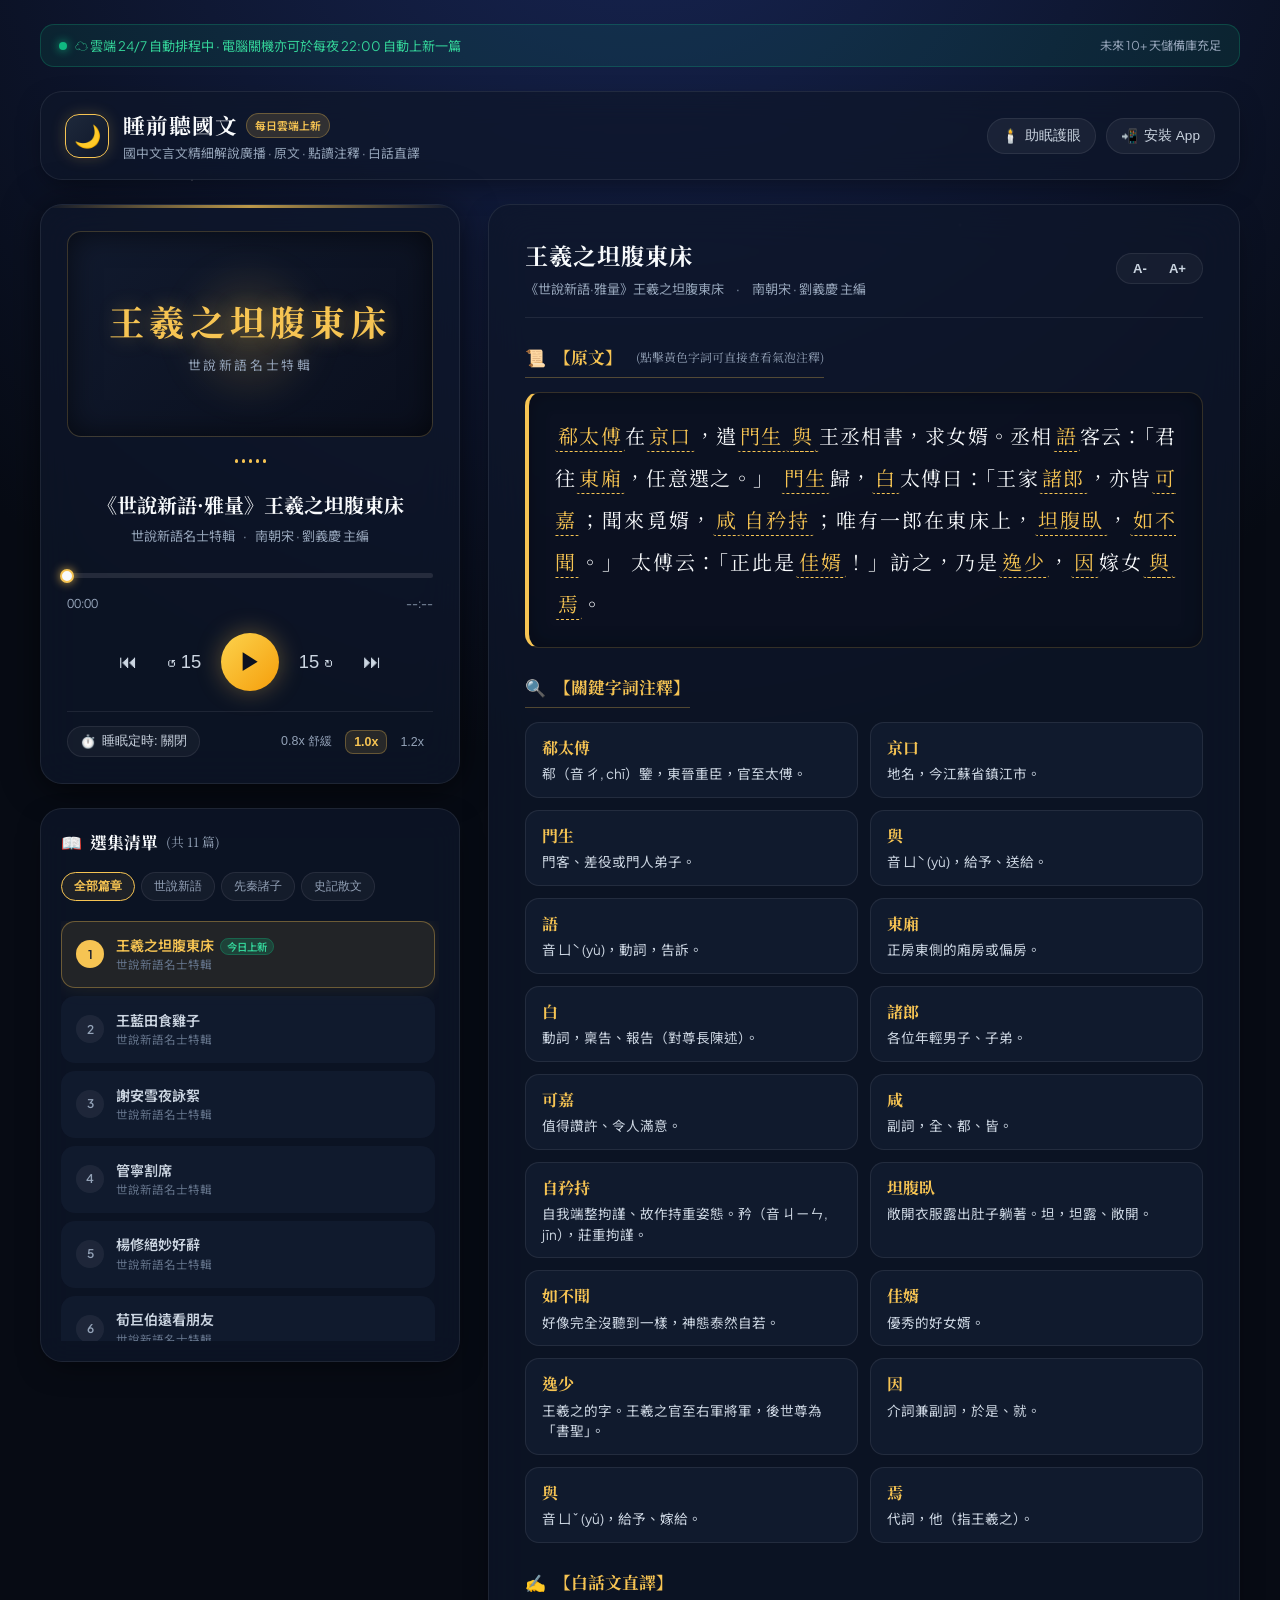
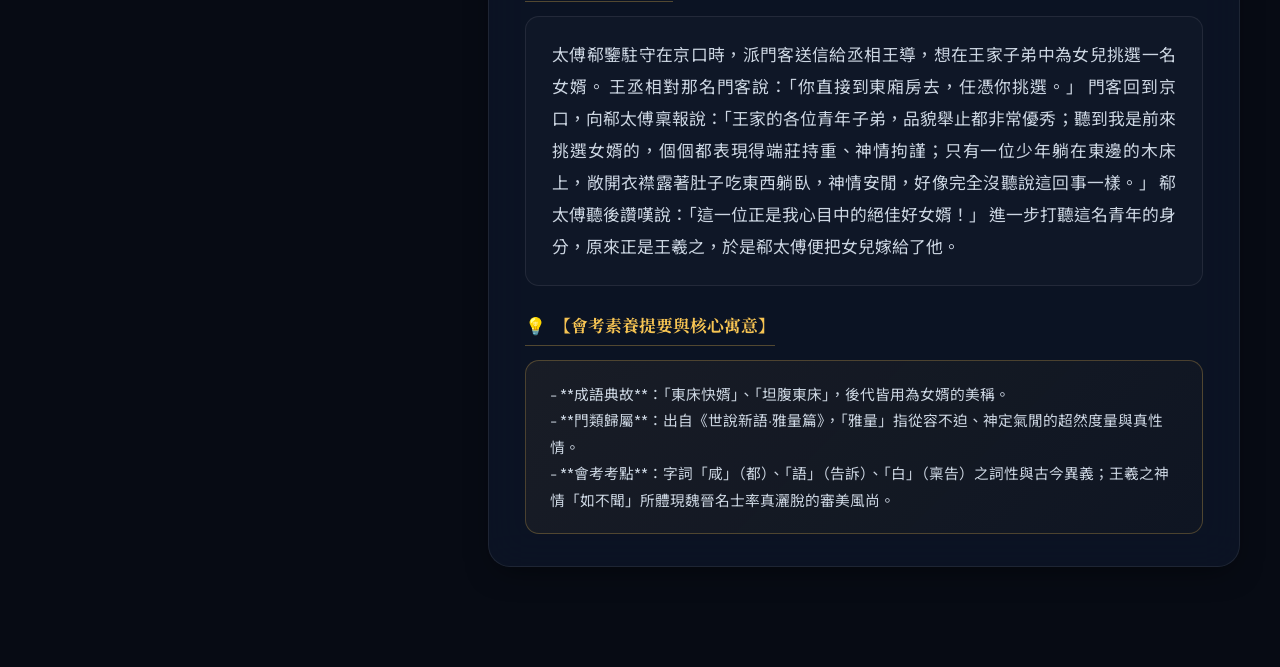
==== docs/index.html @ 1516e7e5 "🌐 Publish website to docs folder for GitHub Pages" ====
<!DOCTYPE html>
<html lang="zh-TW">
<head>
  <meta charset="UTF-8">
  <meta name="viewport" content="width=device-width, initial-scale=1.0, maximum-scale=1.0, user-scalable=no">
  <title>國中會考文言文睡眠廣播 | 每日雲端更新 · 逐篇白話直譯</title>
  <meta name="description" content="專為國中會考學生設計的文言文睡前聆聽平台，每日雲端定時自動上新一篇，逐篇客觀解讀世說新語與先秦諸子原文、字詞釋義與白話文直譯，具備睡眠定時器與夜間護眼模式。">
  
  <!-- PWA Manifest & Web App Meta -->
  <link rel="manifest" href="manifest.json">
  <meta name="theme-color" content="#070b14">
  <meta name="mobile-web-app-capable" content="yes">
  <meta name="apple-mobile-web-app-capable" content="yes">
  <meta name="apple-mobile-web-app-status-bar-style" content="black-translucent">
  <meta name="apple-mobile-web-app-title" content="睡前聽國文">
  <link rel="apple-touch-icon" href="assets/icon-192.png">

  <!-- 引入 Google Fonts (古典襯線思源宋體 + 現代清晰無襯線字體) -->
  <link rel="preconnect" href="https://fonts.googleapis.com">
  <link rel="preconnect" href="https://fonts.gstatic.com" crossorigin>
  <link href="https://fonts.googleapis.com/css2?family=Noto+Serif+TC:wght@500;700;900&family=Plus+Jakarta+Sans:wght@400;500;600;700&family=Noto+Sans+TC:wght@400;500;700&display=swap" rel="stylesheet">

  <link rel="stylesheet" href="styles.css">

  <!-- LINE 內嵌防呆與 Standalone 即刻判定腳本 -->
  <script>
    (function() {
      try {
        var ua = (navigator.userAgent || '').toLowerCase();
        if (ua.indexOf('line') > -1 && window.location.search.indexOf('openExternalBrowser=1') === -1) {
          var sep = window.location.href.indexOf('?') > -1 ? '&' : '?';
          window.location.href = window.location.href + sep + 'openExternalBrowser=1';
        }
        var isPWA = (window.matchMedia && (
                        window.matchMedia('(display-mode: standalone)').matches ||
                        window.matchMedia('(display-mode: fullscreen)').matches ||
                        window.matchMedia('(display-mode: minimal-ui)').matches
                    )) ||
                    window.navigator.standalone === true ||
                    window.location.search.indexOf('source=pwa') !== -1 ||
                    localStorage.getItem('sleep_classics_pwa_installed') === 'true';

        if (isPWA) {
          document.documentElement.classList.add('is-pwa-standalone');
        }
      } catch (e) {}

      // Service Worker 註冊與更新
      if ('serviceWorker' in navigator) {
        window.addEventListener('load', function() {
          navigator.serviceWorker.register('sw.js?v=101').then(function(reg) {
            if (typeof reg.update === 'function') reg.update();
          }).catch(function(err) {
            console.warn('SW register error:', err);
          });
        });
      }
    })();
  </script>
</head>
<body>

  <!-- 助眠星空背景微光 -->
  <div class="ambient-stars" id="ambientStars"></div>

  <!-- 主容器 -->
  <div class="app-container">
    
    <!-- 雲端排程自動更新狀態橫幅 -->
    <div class="cloud-status-banner">
      <div class="cloud-status-left">
        <span class="pulse-dot"></span>
        <span id="cloudStatusText">☁️ 雲端 24/7 自動排程中 · 電腦關機亦可於每夜 22:00 自動上新一篇</span>
      </div>
      <div class="cloud-status-right" id="cloudBufferText">
        未來 10+ 天儲備庫充足
      </div>
    </div>

    <!-- 頂部 Header -->
    <header class="header-bar">
      <div class="brand-wrapper">
        <div class="brand-icon">🌙</div>
        <div>
          <h1 class="brand-title">
            睡前聽國文
            <span class="brand-badge">每日雲端上新</span>
          </h1>
          <p class="brand-subtitle">國中文言文精細解說廣播 · 原文 · 點讀注釋 · 白話直譯</p>
        </div>
      </div>

      <div class="header-actions">
        <!-- OLED 純黑護眼模式切換 -->
        <button class="btn-action" id="btnToggleOled" title="開啟/關閉極致護眼睡眠模式（零藍光深邃黑）">
          <span id="oledIcon">🕯️</span>
          <span id="oledText">助眠護眼</span>
        </button>

        <!-- PWA 安裝按鈕 -->
        <button class="btn-action" id="btnInstallPwa" onclick="triggerPWAInstall()" title="安裝為手機/桌面 App">
          <span>📲</span>
          <span>安裝 App</span>
        </button>
      </div>
    </header>

    <!-- 主版面 Layout -->
    <main class="main-layout">

      <!-- 左側欄：核心播放器與篇章清單 -->
      <section class="left-panel">
        
        <!-- 播放器卡片 -->
        <div class="player-card" id="mainPlayerCard">
          <!-- 封面卡片 -->
          <div class="track-art-box">
            <div class="track-art-halo"></div>
            <div class="track-art-chinese" id="playerCoverText">世說新語</div>
            <div class="track-art-sub" id="playerCoverSub">CLASSICAL BROADCAST</div>
          </div>

          <!-- 音訊頻譜波形動畫 -->
          <div class="live-visualizer-bar" id="liveVisualizer">
            <div class="viz-stick"></div>
            <div class="viz-stick"></div>
            <div class="viz-stick"></div>
            <div class="viz-stick"></div>
            <div class="viz-stick"></div>
          </div>

          <!-- 曲目名稱與出處 -->
          <div class="track-info-header">
            <h2 class="track-current-title" id="playerTrackTitle">載入中...</h2>
            <div class="track-current-meta">
              <span id="playerTrackCategory">國中會考文言文</span>
              <span>·</span>
              <span id="playerTrackAuthor">經典解讀</span>
            </div>
          </div>

          <!-- 進度條 -->
          <div class="progress-container">
            <div class="progress-slider-wrapper" id="progressWrapper">
              <div class="progress-track">
                <div class="progress-fill" id="progressFill"></div>
              </div>
              <div class="progress-thumb" id="progressThumb"></div>
            </div>
            <div class="progress-time-row">
              <span id="timeCurrent">00:00</span>
              <span id="timeDuration">--:--</span>
            </div>
          </div>

          <!-- 播放控制按鈕 -->
          <div class="player-controls-row">
            <!-- 上一首 -->
            <button class="ctrl-btn" id="btnPrev" title="上一篇章">⏮</button>
            <!-- 快退 15 秒 -->
            <button class="ctrl-btn" id="btnRewind" title="倒退 15 秒">↺ 15</button>
            <!-- 播放 / 暫停 -->
            <button class="ctrl-btn btn-play-pause" id="btnPlayPause" title="播放 / 暫停">▶</button>
            <!-- 快進 15 秒 -->
            <button class="ctrl-btn" id="btnForward" title="前進 15 秒">15 ↻</button>
            <!-- 下一首 -->
            <button class="ctrl-btn" id="btnNext" title="下一篇章">⏭</button>
          </div>

          <!-- 輔助設定列：睡眠定時器與倍速切換 -->
          <div class="player-aux-bar">
            <!-- 睡眠定時器按鈕 -->
            <button class="timer-chip" id="btnOpenSleepTimer" title="設定睡眠自動關閉定時器">
              <span>⏱️</span>
              <span id="sleepTimerBadgeText">睡眠定時: 關閉</span>
            </button>

            <!-- 倍速切換 -->
            <div class="speed-selector-group">
              <button class="speed-btn" data-speed="0.8">0.8x 舒緩</button>
              <button class="speed-btn active" data-speed="1.0">1.0x</button>
              <button class="speed-btn" data-speed="1.2">1.2x</button>
            </div>
          </div>
        </div>

        <!-- 播放清單卡片 -->
        <div class="playlist-card">
          <div class="playlist-header">
            <h3 class="playlist-title">
              <span>📖</span>
              <span>選集清單</span>
              <span style="font-size: 0.8rem; color: var(--text-muted); font-weight: 400;" id="playlistCount"></span>
            </h3>
          </div>

          <!-- 分類標籤切換 -->
          <div class="category-tabs" id="categoryTabs">
            <button class="cat-tab active" data-category="ALL">全部篇章</button>
            <button class="cat-tab" data-category="世說新語名士特輯">世說新語</button>
            <button class="cat-tab" data-category="諸子哲理與寓言特輯">先秦諸子</button>
            <button class="cat-tab" data-category="史記與經典散文特輯">史記散文</button>
          </div>

          <!-- 清單內容列表 -->
          <div class="playlist-items" id="playlistItems">
            <!-- 由 JavaScript 動態渲染 -->
          </div>
        </div>

      </section>

      <!-- 右側欄：文言文圖文對照與逐篇解析區 -->
      <section class="right-panel">
        
        <article class="reading-card">
          <!-- 閱讀工具列 -->
          <div class="reading-toolbar">
            <div class="reading-title-group">
              <h2 class="reading-chapter-title" id="readingChapterTitle">王羲之坦腹東床</h2>
              <div class="reading-chapter-meta">
                <span id="readingChapterSource">《世說新語·雅量》</span>
                <span>·</span>
                <span id="readingChapterAuthor">劉義慶 主編</span>
              </div>
            </div>

            <!-- 字體縮放按鈕 -->
            <div class="font-size-controls">
              <button class="btn-font" id="btnFontDec" title="縮小字體">A-</button>
              <button class="btn-font" id="btnFontInc" title="放大字體">A+</button>
            </div>
          </div>

          <!-- 內容區 1：原文 (古典大字排版 + 點詞即時浮動注釋) -->
          <div class="section-block">
            <div class="section-label">
              <span>📜</span>
              <span>【原文】</span>
              <small style="font-size: 0.74rem; color: var(--text-muted); margin-left: 6px; font-weight: normal;">(點擊黃色字詞可直接查看氣泡注釋)</small>
            </div>
            <div class="original-box" id="originalBoxContainer">
              <p class="original-text-content" id="readingOriginalText">
                載入原文中...
              </p>
              <!-- 懸浮注釋氣泡 -->
              <div class="word-popover" id="wordPopover">
                <div class="popover-term" id="popoverTerm">詞彙</div>
                <div class="popover-note" id="popoverNote">釋義載入中...</div>
              </div>
            </div>
          </div>

          <!-- 內容區 2：關鍵字詞注釋 (卡片網格) -->
          <div class="section-block">
            <div class="section-label">
              <span>🔍</span>
              <span>【關鍵字詞注釋】</span>
            </div>
            <div class="vocab-grid" id="readingVocabGrid">
              <!-- 由 JavaScript 動態生成注釋卡片 -->
            </div>
          </div>

          <!-- 內容區 3：白話文直譯 -->
          <div class="section-block">
            <div class="section-label">
              <span>✍️</span>
              <span>【白話文直譯】</span>
            </div>
            <div class="translation-box">
              <p class="translation-text" id="readingTranslationText">
                載入直譯中...
              </p>
            </div>
          </div>

          <!-- 內容區 4：會考素養提要與核心寓意 -->
          <div class="section-block">
            <div class="section-label">
              <span>💡</span>
              <span>【會考素養提要與核心寓意】</span>
            </div>
            <div class="exam-points-box">
              <p class="exam-points-text" id="readingExamPointsText">
                載入會考要點中...
              </p>
            </div>
          </div>

        </article>

      </section>

    </main>

  </div>

  <!-- 睡眠定時器彈窗 (Sleep Timer Modal) -->
  <div class="modal-overlay" id="sleepTimerModal">
    <div class="modal-dialog">
      <div class="modal-header">
        <h3 class="modal-title">
          <span>🌙</span>
          <span>睡眠關閉定時器</span>
        </h3>
        <button class="modal-close" id="btnCloseSleepTimer">✕</button>
      </div>

      <div class="timer-fade-tip">
        <span>✨</span>
        <span>智慧漸弱：倒數最後 30 秒自動緩慢淡出音量，溫柔伴您入眠不驚醒。</span>
      </div>

      <div class="timer-options-grid">
        <button class="timer-opt-btn" data-minutes="15">
          <span>15 分鐘</span>
          <small style="color: var(--text-muted);">小憩微放鬆</small>
        </button>
        <button class="timer-opt-btn" data-minutes="30">
          <span>30 分鐘</span>
          <small style="color: var(--text-muted);">睡前黃金期</small>
        </button>
        <button class="timer-opt-btn" data-minutes="45">
          <span>45 分鐘</span>
          <small style="color: var(--text-muted);">深度沉浸聽</small>
        </button>
        <button class="timer-opt-btn" data-minutes="60">
          <span>60 分鐘</span>
          <small style="color: var(--text-muted);">整夜安穩眠</small>
        </button>
        <button class="timer-opt-btn" data-minutes="end_of_track" style="grid-column: span 2;">
          <span>播完當前篇章後停止</span>
          <small style="color: var(--text-muted);">聽完本篇自動關閉</small>
        </button>
        <button class="timer-opt-btn" data-minutes="off" style="grid-column: span 2; background: rgba(239, 68, 68, 0.1); border-color: rgba(239, 68, 68, 0.3); color: #f87171;">
          <span>關閉定時器</span>
        </button>
      </div>
    </div>
  </div>

  <!-- 音訊實例 (Audio Engine: preload="none" 節省手機記憶體，點擊時純連網串流) -->
  <audio id="audioEngine" preload="none"></audio>

  <!-- 應用程式邏輯腳本 -->
  <script src="app.js"></script>

</body>
</html>
---- docs/styles.css ----
/* ==========================================================================
   國中會考文言文睡眠廣播 - 極致護眼暗夜美學 (Celestial Night Design System)
   聯合 UI / UX 設計師精雕細琢版本：
   - 專為床頭睡前場景優化 (零藍光干擾、超低記憶體佔用、柔和微光)
   - 點詞即時浮動注釋氣泡 (Interactive Word Popover)
   - 動態音訊頻譜波形 (Equalizer Spectrum)
   - 智慧睡眠漸弱控制 (30s Gentle Audio Fade-out)
   ========================================================================== */

:root {
  /* 核心色譜：深邃午夜、靜謐月光金、琥珀柔光 */
  --bg-primary: #070b14;
  --bg-gradient: radial-gradient(circle at 50% -20%, #172554 0%, #070b14 75%);
  --surface-glass: rgba(15, 23, 42, 0.72);
  --surface-card: rgba(22, 33, 56, 0.55);
  --surface-card-hover: rgba(30, 45, 76, 0.75);
  --surface-highlight: rgba(246, 196, 83, 0.08);

  --border-glass: rgba(255, 255, 255, 0.08);
  --border-focus: rgba(246, 196, 83, 0.45);
  
  --accent-gold: #f6c453;
  --accent-gold-hover: #fde047;
  --accent-gold-glow: rgba(246, 196, 83, 0.35);
  --accent-amber: #f59e0b;
  --accent-emerald: #10b981;
  --accent-cyan: #38bdf8;
  
  --text-main: #f8fafc;
  --text-secondary: #cbd5e1;
  --text-muted: #94a3b8;
  --text-dark: #64748b;

  --font-serif: "Noto Serif TC", "Source Han Serif TC", "Songti SC", serif;
  --font-sans: "Plus Jakarta Sans", "Noto Sans TC", system-ui, -apple-system, sans-serif;

  --radius-sm: 8px;
  --radius-md: 14px;
  --radius-lg: 22px;
  --radius-full: 9999px;
  
  --shadow-glow: 0 0 35px rgba(246, 196, 83, 0.2);
  --shadow-card: 0 10px 30px -10px rgba(0, 0, 0, 0.55);
  --transition-smooth: all 0.28s cubic-bezier(0.4, 0, 0.2, 1);
}

/* OLED 極致深邃睡眠暗屏模式 (純黑+微光琥珀，零藍光干擾) */
html.oled-mode {
  --bg-primary: #000000 !important;
  --bg-gradient: #000000 !important;
  --surface-glass: #090909 !important;
  --surface-card: #0d0d0d !important;
  --surface-card-hover: #141414 !important;
  --surface-highlight: rgba(217, 119, 6, 0.12) !important;
  --border-glass: #181818 !important;
  --border-focus: rgba(217, 119, 6, 0.5) !important;
  --accent-gold: #d97706 !important;
  --accent-gold-hover: #b45309 !important;
  --accent-gold-glow: rgba(217, 119, 6, 0.25) !important;
  --text-main: #e2a855 !important;
  --text-secondary: #a37233 !important;
  --text-muted: #785223 !important;
  --text-dark: #4a3417 !important;
  filter: contrast(0.92) brightness(0.85);
}

/* Reset & 基礎設定 */
*, *::before, *::after {
  box-sizing: border-box;
  margin: 0;
  padding: 0;
  -webkit-tap-highlight-color: transparent;
}

body {
  background-color: var(--bg-primary);
  background-image: var(--bg-gradient);
  background-attachment: fixed;
  color: var(--text-secondary);
  font-family: var(--font-sans);
  line-height: 1.6;
  min-height: 100vh;
  overflow-x: hidden;
  position: relative;
  transition: background 0.5s ease, color 0.5s ease;
}

/* 助眠星空微光動態背景 */
.ambient-stars {
  position: fixed;
  inset: 0;
  pointer-events: none;
  z-index: 0;
  background-image: 
    radial-gradient(1.5px 1.5px at 15% 20%, rgba(255, 255, 255, 0.45), transparent),
    radial-gradient(1px 1px at 35% 65%, rgba(246, 196, 83, 0.5), transparent),
    radial-gradient(2px 2px at 75% 25%, rgba(255, 255, 255, 0.55), transparent),
    radial-gradient(1.5px 1.5px at 85% 75%, rgba(56, 189, 248, 0.4), transparent),
    radial-gradient(1px 1px at 50% 40%, rgba(255, 255, 255, 0.3), transparent);
  opacity: 0.75;
  animation: starTwinkle 8s ease-in-out infinite alternate;
}

@keyframes starTwinkle {
  0% { opacity: 0.5; transform: scale(1); }
  50% { opacity: 0.85; transform: scale(1.02); }
  100% { opacity: 0.6; transform: scale(0.99); }
}

/* 應用主容器 */
.app-container {
  position: relative;
  z-index: 1;
  max-width: 1240px;
  margin: 0 auto;
  padding: 24px 20px 100px;
  display: flex;
  flex-direction: column;
  gap: 24px;
}

/* 雲端自動更新狀態橫幅 */
.cloud-status-banner {
  display: flex;
  align-items: center;
  justify-content: space-between;
  padding: 10px 18px;
  background: rgba(16, 185, 129, 0.1);
  border: 1px solid rgba(16, 185, 129, 0.25);
  border-radius: var(--radius-md);
  font-size: 0.82rem;
  color: #34d399;
}

.cloud-status-left {
  display: flex;
  align-items: center;
  gap: 8px;
}

.pulse-dot {
  width: 8px;
  height: 8px;
  border-radius: 50%;
  background: #10b981;
  box-shadow: 0 0 10px #10b981;
  animation: pulseDot 2s infinite;
}

@keyframes pulseDot {
  0%, 100% { opacity: 1; transform: scale(1); }
  50% { opacity: 0.4; transform: scale(0.85); }
}

.cloud-status-right {
  font-size: 0.76rem;
  color: var(--text-muted);
}

/* 頂部導航欄 (Header) */
.header-bar {
  display: flex;
  align-items: center;
  justify-content: space-between;
  padding: 16px 24px;
  background: var(--surface-glass);
  backdrop-filter: blur(16px);
  -webkit-backdrop-filter: blur(16px);
  border: 1px solid var(--border-glass);
  border-radius: var(--radius-lg);
  box-shadow: var(--shadow-card);
}

.brand-wrapper {
  display: flex;
  align-items: center;
  gap: 14px;
}

.brand-icon {
  width: 44px;
  height: 44px;
  border-radius: var(--radius-md);
  background: linear-gradient(135deg, #1e293b, #0f172a);
  border: 1.5px solid var(--accent-gold);
  display: flex;
  align-items: center;
  justify-content: center;
  color: var(--accent-gold);
  font-size: 22px;
  box-shadow: 0 0 15px rgba(246, 196, 83, 0.2);
}

.brand-title {
  font-family: var(--font-serif);
  font-size: 1.35rem;
  font-weight: 700;
  color: var(--text-main);
  letter-spacing: 0.05em;
  display: flex;
  align-items: center;
  gap: 8px;
}

.brand-badge {
  font-size: 0.68rem;
  padding: 3px 8px;
  background: rgba(246, 196, 83, 0.15);
  border: 1px solid rgba(246, 196, 83, 0.3);
  color: var(--accent-gold);
  border-radius: var(--radius-full);
  font-family: var(--font-sans);
  font-weight: 600;
  letter-spacing: 0;
}

.brand-subtitle {
  font-size: 0.8rem;
  color: var(--text-muted);
}

.header-actions {
  display: flex;
  align-items: center;
  gap: 10px;
}

/* 通用按鈕樣式 */
.btn-action {
  background: rgba(255, 255, 255, 0.05);
  border: 1px solid var(--border-glass);
  color: var(--text-secondary);
  padding: 8px 14px;
  border-radius: var(--radius-full);
  font-size: 0.85rem;
  cursor: pointer;
  display: inline-flex;
  align-items: center;
  gap: 6px;
  transition: var(--transition-smooth);
}

.btn-action:hover {
  background: rgba(255, 255, 255, 0.1);
  color: var(--text-main);
  border-color: var(--border-focus);
}

.btn-action.active {
  background: var(--surface-highlight);
  border-color: var(--accent-gold);
  color: var(--accent-gold);
}

/* ==========================================================================
   主要版面結構 (Grid Layout)
   ========================================================================== */
.main-layout {
  display: grid;
  grid-template-columns: 420px 1fr;
  gap: 28px;
  align-items: start;
}

@media (max-width: 980px) {
  .main-layout {
    grid-template-columns: 1fr;
  }
}

/* 左側欄：播放器與清單控制器 */
.left-panel {
  display: flex;
  flex-direction: column;
  gap: 24px;
  position: sticky;
  top: 24px;
}

/* ==========================================================================
   核心播放器卡片 (Player Card)
   ========================================================================== */
.player-card {
  background: var(--surface-glass);
  backdrop-filter: blur(20px);
  -webkit-backdrop-filter: blur(20px);
  border: 1px solid var(--border-glass);
  border-radius: var(--radius-lg);
  padding: 26px;
  box-shadow: var(--shadow-card), 0 0 40px rgba(0, 0, 0, 0.4);
  display: flex;
  flex-direction: column;
  gap: 20px;
  position: relative;
  overflow: hidden;
}

.player-card::before {
  content: "";
  position: absolute;
  top: 0;
  left: 0;
  right: 0;
  height: 3px;
  background: linear-gradient(90deg, transparent, var(--accent-gold), transparent);
  opacity: 0.75;
}

/* 專輯封面 / 篇章古典印章展現 */
.track-art-box {
  width: 100%;
  aspect-ratio: 16 / 9;
  border-radius: var(--radius-md);
  background: linear-gradient(135deg, #111a2e, #0a0f1d);
  border: 1px solid rgba(246, 196, 83, 0.2);
  display: flex;
  flex-direction: column;
  align-items: center;
  justify-content: center;
  position: relative;
  overflow: hidden;
  box-shadow: inset 0 0 30px rgba(0, 0, 0, 0.6);
}

.track-art-chinese {
  font-family: var(--font-serif);
  font-size: 2.2rem;
  font-weight: 700;
  color: var(--accent-gold);
  letter-spacing: 0.15em;
  text-shadow: 0 0 20px rgba(246, 196, 83, 0.4);
  z-index: 2;
  transition: transform 0.4s ease;
}

.track-art-sub {
  font-size: 0.8rem;
  color: var(--text-muted);
  letter-spacing: 0.2em;
  margin-top: 6px;
  z-index: 2;
}

.track-art-halo {
  position: absolute;
  width: 150px;
  height: 150px;
  border-radius: 50%;
  background: radial-gradient(circle, rgba(246, 196, 83, 0.2) 0%, transparent 70%);
  filter: blur(15px);
  z-index: 1;
  animation: pulseGlow 4s ease-in-out infinite alternate;
}

@keyframes pulseGlow {
  0% { transform: scale(0.9); opacity: 0.4; }
  100% { transform: scale(1.3); opacity: 0.8; }
}

/* 篇章即時音訊頻譜條 (Equalizer Waves) */
.live-visualizer-bar {
  display: flex;
  align-items: center;
  justify-content: center;
  gap: 4px;
  height: 20px;
  margin-top: -6px;
}

.viz-stick {
  width: 3px;
  background: var(--accent-gold);
  border-radius: 2px;
  height: 4px;
  transition: height 0.15s ease;
}

.is-playing .viz-stick:nth-child(1) { animation: vizDance 0.8s infinite alternate 0.1s; }
.is-playing .viz-stick:nth-child(2) { animation: vizDance 0.6s infinite alternate 0.3s; }
.is-playing .viz-stick:nth-child(3) { animation: vizDance 0.9s infinite alternate 0.2s; }
.is-playing .viz-stick:nth-child(4) { animation: vizDance 0.7s infinite alternate 0.4s; }
.is-playing .viz-stick:nth-child(5) { animation: vizDance 1.0s infinite alternate 0.15s; }

@keyframes vizDance {
  0% { height: 4px; }
  100% { height: 18px; }
}

/* 曲目資訊 */
.track-info-header {
  text-align: center;
}

.track-current-title {
  font-family: var(--font-serif);
  font-size: 1.25rem;
  font-weight: 700;
  color: var(--text-main);
  line-height: 1.4;
  margin-bottom: 6px;
}

.track-current-meta {
  font-size: 0.82rem;
  color: var(--text-muted);
  display: flex;
  align-items: center;
  justify-content: center;
  gap: 8px;
}

/* 進度條與時間 */
.progress-container {
  display: flex;
  flex-direction: column;
  gap: 8px;
}

.progress-slider-wrapper {
  position: relative;
  width: 100%;
  height: 20px;
  display: flex;
  align-items: center;
  cursor: pointer;
}

.progress-track {
  width: 100%;
  height: 5px;
  background: rgba(255, 255, 255, 0.1);
  border-radius: var(--radius-full);
  position: relative;
  overflow: hidden;
}

.progress-fill {
  position: absolute;
  left: 0;
  top: 0;
  bottom: 0;
  width: 0%;
  background: linear-gradient(90deg, #eab308, var(--accent-gold));
  border-radius: var(--radius-full);
  box-shadow: 0 0 10px rgba(246, 196, 83, 0.5);
  transition: width 0.1s linear;
}

.progress-thumb {
  position: absolute;
  top: 50%;
  left: 0%;
  width: 14px;
  height: 14px;
  border-radius: 50%;
  background: var(--text-main);
  border: 2px solid var(--accent-gold);
  transform: translate(-50%, -50%);
  box-shadow: 0 0 10px rgba(246, 196, 83, 0.8);
  pointer-events: none;
  transition: left 0.1s linear;
}

.progress-time-row {
  display: flex;
  justify-content: space-between;
  font-size: 0.76rem;
  color: var(--text-muted);
  font-variant-numeric: tabular-nums;
}

/* 核心控制器按鈕區 */
.player-controls-row {
  display: flex;
  align-items: center;
  justify-content: center;
  gap: 18px;
}

.ctrl-btn {
  background: transparent;
  border: none;
  color: var(--text-secondary);
  font-size: 1.15rem;
  cursor: pointer;
  display: flex;
  align-items: center;
  justify-content: center;
  width: 38px;
  height: 38px;
  border-radius: 50%;
  transition: var(--transition-smooth);
}

.ctrl-btn:hover {
  color: var(--text-main);
  background: rgba(255, 255, 255, 0.08);
}

.btn-play-pause {
  width: 58px;
  height: 58px;
  border-radius: 50%;
  background: linear-gradient(135deg, #fcd34d, #f59e0b);
  color: #0b1120 !important;
  font-size: 1.45rem;
  box-shadow: 0 0 25px rgba(246, 196, 83, 0.35);
  transition: var(--transition-smooth);
}

.btn-play-pause:hover {
  transform: scale(1.06);
  box-shadow: 0 0 35px rgba(246, 196, 83, 0.55);
}

.btn-play-pause:active {
  transform: scale(0.96);
}

/* 輔助控制列：睡眠定時器 & 倍速設定 */
.player-aux-bar {
  display: flex;
  align-items: center;
  justify-content: space-between;
  padding-top: 14px;
  border-top: 1px solid var(--border-glass);
}

.timer-chip {
  display: inline-flex;
  align-items: center;
  gap: 6px;
  padding: 6px 12px;
  border-radius: var(--radius-full);
  background: rgba(255, 255, 255, 0.04);
  border: 1px solid var(--border-glass);
  font-size: 0.8rem;
  color: var(--text-secondary);
  cursor: pointer;
  transition: var(--transition-smooth);
}

.timer-chip:hover {
  background: rgba(246, 196, 83, 0.1);
  border-color: var(--accent-gold);
  color: var(--accent-gold);
}

.timer-chip.active {
  background: rgba(246, 196, 83, 0.18);
  border-color: var(--accent-gold);
  color: var(--accent-gold);
  font-weight: 600;
  box-shadow: 0 0 15px rgba(246, 196, 83, 0.25);
}

.speed-selector-group {
  display: flex;
  align-items: center;
  gap: 4px;
}

.speed-btn {
  background: transparent;
  border: 1px solid transparent;
  color: var(--text-muted);
  font-size: 0.78rem;
  padding: 4px 8px;
  border-radius: var(--radius-sm);
  cursor: pointer;
  transition: var(--transition-smooth);
}

.speed-btn:hover {
  color: var(--text-main);
  background: rgba(255, 255, 255, 0.06);
}

.speed-btn.active {
  color: var(--accent-gold);
  background: rgba(246, 196, 83, 0.12);
  border-color: rgba(246, 196, 83, 0.3);
  font-weight: 600;
}

/* ==========================================================================
   播放清單卡片 (Playlist Card)
   ========================================================================== */
.playlist-card {
  background: var(--surface-glass);
  backdrop-filter: blur(16px);
  -webkit-backdrop-filter: blur(16px);
  border: 1px solid var(--border-glass);
  border-radius: var(--radius-lg);
  padding: 20px;
  box-shadow: var(--shadow-card);
  display: flex;
  flex-direction: column;
  gap: 16px;
}

.playlist-header {
  display: flex;
  align-items: center;
  justify-content: space-between;
}

.playlist-title {
  font-family: var(--font-serif);
  font-size: 1.05rem;
  font-weight: 700;
  color: var(--text-main);
  display: flex;
  align-items: center;
  gap: 8px;
}

.category-tabs {
  display: flex;
  gap: 6px;
  overflow-x: auto;
  padding-bottom: 4px;
}

.cat-tab {
  padding: 5px 12px;
  border-radius: var(--radius-full);
  background: rgba(255, 255, 255, 0.04);
  border: 1px solid var(--border-glass);
  color: var(--text-muted);
  font-size: 0.76rem;
  cursor: pointer;
  white-space: nowrap;
  transition: var(--transition-smooth);
}

.cat-tab:hover {
  color: var(--text-secondary);
  background: rgba(255, 255, 255, 0.08);
}

.cat-tab.active {
  background: var(--surface-highlight);
  border-color: var(--accent-gold);
  color: var(--accent-gold);
  font-weight: 600;
}

.playlist-items {
  display: flex;
  flex-direction: column;
  gap: 8px;
  max-height: 420px;
  overflow-y: auto;
  padding-right: 4px;
}

/* 滾動條美化 */
.playlist-items::-webkit-scrollbar,
.reading-content::-webkit-scrollbar {
  width: 5px;
}
.playlist-items::-webkit-scrollbar-thumb,
.reading-content::-webkit-scrollbar-thumb {
  background: rgba(255, 255, 255, 0.15);
  border-radius: var(--radius-full);
}

.playlist-item {
  display: flex;
  align-items: center;
  justify-content: space-between;
  padding: 12px 14px;
  border-radius: var(--radius-md);
  background: var(--surface-card);
  border: 1px solid transparent;
  cursor: pointer;
  transition: var(--transition-smooth);
}

.playlist-item:hover {
  background: var(--surface-card-hover);
  border-color: rgba(255, 255, 255, 0.1);
  transform: translateX(3px);
}

.playlist-item.active {
  background: rgba(246, 196, 83, 0.1);
  border-color: rgba(246, 196, 83, 0.35);
  box-shadow: 0 0 20px rgba(246, 196, 83, 0.1);
}

.item-left {
  display: flex;
  align-items: center;
  gap: 12px;
  min-width: 0;
}

.item-badge {
  width: 28px;
  height: 28px;
  border-radius: 50%;
  background: rgba(255, 255, 255, 0.06);
  display: flex;
  align-items: center;
  justify-content: center;
  font-size: 0.75rem;
  font-weight: 600;
  color: var(--text-muted);
  flex-shrink: 0;
}

.playlist-item.active .item-badge {
  background: var(--accent-gold);
  color: #0f172a;
}

.item-meta {
  display: flex;
  flex-direction: column;
  min-width: 0;
}

.item-title {
  font-size: 0.88rem;
  font-weight: 600;
  color: var(--text-secondary);
  white-space: nowrap;
  overflow: hidden;
  text-overflow: ellipsis;
}

.playlist-item.active .item-title {
  color: var(--accent-gold);
}

.item-sub {
  font-size: 0.72rem;
  color: var(--text-dark);
}

.item-playing-indicator {
  display: none;
  gap: 2px;
  align-items: flex-end;
  height: 14px;
}

.playlist-item.active.is-playing .item-playing-indicator {
  display: flex;
}

.bar {
  width: 2.5px;
  background: var(--accent-gold);
  border-radius: 2px;
  animation: equalize 1s ease-in-out infinite alternate;
}
.bar:nth-child(1) { height: 60%; animation-delay: 0.1s; }
.bar:nth-child(2) { height: 100%; animation-delay: 0.3s; }
.bar:nth-child(3) { height: 40%; animation-delay: 0.2s; }

@keyframes equalize {
  0% { height: 25%; }
  100% { height: 100%; }
}

/* ==========================================================================
   右側欄：文言文圖文對照與沈浸閱讀區 (Reading Area)
   ========================================================================== */
.right-panel {
  display: flex;
  flex-direction: column;
  gap: 20px;
}

.reading-card {
  background: var(--surface-glass);
  backdrop-filter: blur(20px);
  -webkit-backdrop-filter: blur(20px);
  border: 1px solid var(--border-glass);
  border-radius: var(--radius-lg);
  padding: 32px 36px;
  box-shadow: var(--shadow-card);
  min-height: 600px;
  display: flex;
  flex-direction: column;
  gap: 26px;
  position: relative;
}

/* 閱讀工具列 */
.reading-toolbar {
  display: flex;
  align-items: center;
  justify-content: space-between;
  padding-bottom: 18px;
  border-bottom: 1px solid var(--border-glass);
}

.reading-title-group {
  display: flex;
  flex-direction: column;
  gap: 4px;
}

.reading-chapter-title {
  font-family: var(--font-serif);
  font-size: 1.45rem;
  font-weight: 700;
  color: var(--text-main);
  letter-spacing: 0.04em;
}

.reading-chapter-meta {
  font-size: 0.82rem;
  color: var(--text-muted);
  display: flex;
  align-items: center;
  gap: 12px;
}

.font-size-controls {
  display: flex;
  align-items: center;
  gap: 6px;
  background: rgba(255, 255, 255, 0.04);
  padding: 4px 8px;
  border-radius: var(--radius-full);
  border: 1px solid var(--border-glass);
}

.btn-font {
  background: transparent;
  border: none;
  color: var(--text-secondary);
  font-size: 0.82rem;
  font-weight: 600;
  padding: 3px 8px;
  border-radius: var(--radius-sm);
  cursor: pointer;
  transition: var(--transition-smooth);
}

.btn-font:hover {
  color: var(--accent-gold);
  background: rgba(255, 255, 255, 0.08);
}

/* 內容區塊 */
.section-block {
  display: flex;
  flex-direction: column;
  gap: 14px;
}

.section-label {
  font-family: var(--font-serif);
  font-size: 1.05rem;
  font-weight: 700;
  color: var(--accent-gold);
  display: inline-flex;
  align-items: center;
  gap: 8px;
  padding-bottom: 6px;
  border-bottom: 1.5px solid rgba(246, 196, 83, 0.3);
  width: fit-content;
}

/* 原文古雅展示 */
.original-box {
  background: rgba(10, 16, 29, 0.6);
  border: 1px solid rgba(246, 196, 83, 0.18);
  border-left: 4px solid var(--accent-gold);
  border-radius: var(--radius-md);
  padding: 22px 26px;
  box-shadow: inset 0 0 20px rgba(0, 0, 0, 0.3);
  position: relative;
}

.original-text-content {
  font-family: var(--font-serif);
  font-size: 1.25rem;
  line-height: 2.1;
  color: var(--text-main);
  letter-spacing: 0.06em;
  text-align: justify;
}

/* 關鍵字詞點擊高亮 */
.kw-term {
  color: var(--accent-gold);
  border-bottom: 1.5px dashed var(--accent-gold);
  cursor: pointer;
  padding: 1px 3px;
  border-radius: 3px;
  transition: var(--transition-smooth);
}

.kw-term:hover {
  background: rgba(246, 196, 83, 0.25);
}

/* 點詞即時浮動注釋氣泡 (Word Popover) */
.word-popover {
  position: absolute;
  background: #111c33;
  border: 1px solid var(--accent-gold);
  border-radius: var(--radius-md);
  padding: 12px 16px;
  box-shadow: 0 10px 25px rgba(0, 0, 0, 0.7), 0 0 20px rgba(246, 196, 83, 0.25);
  color: var(--text-main);
  font-size: 0.86rem;
  max-width: 320px;
  z-index: 100;
  pointer-events: auto;
  opacity: 0;
  transform: translateY(6px);
  transition: opacity 0.2s ease, transform 0.2s ease;
}

.word-popover.show {
  opacity: 1;
  transform: translateY(0);
}

.popover-term {
  font-family: var(--font-serif);
  font-size: 1rem;
  font-weight: 700;
  color: var(--accent-gold);
  margin-bottom: 4px;
}

.popover-note {
  font-size: 0.82rem;
  line-height: 1.5;
  color: var(--text-secondary);
}

/* 關鍵字詞卡片網格 */
.vocab-grid {
  display: grid;
  grid-template-columns: repeat(auto-fill, minmax(260px, 1fr));
  gap: 12px;
}

.vocab-card {
  background: var(--surface-card);
  border: 1px solid var(--border-glass);
  border-radius: var(--radius-md);
  padding: 12px 16px;
  display: flex;
  flex-direction: column;
  gap: 4px;
  transition: var(--transition-smooth);
}

.vocab-card:hover {
  background: var(--surface-card-hover);
  border-color: rgba(246, 196, 83, 0.3);
  transform: translateY(-2px);
}

.vocab-term-row {
  display: flex;
  align-items: center;
  gap: 8px;
}

.vocab-term {
  font-family: var(--font-serif);
  font-size: 1rem;
  font-weight: 700;
  color: var(--accent-gold);
}

.vocab-note {
  font-size: 0.85rem;
  color: var(--text-secondary);
  line-height: 1.5;
}

/* 白話文直譯 */
.translation-box {
  background: rgba(255, 255, 255, 0.02);
  border: 1px solid var(--border-glass);
  border-radius: var(--radius-md);
  padding: 22px 26px;
}

.translation-text {
  font-size: 1.05rem;
  line-height: 1.9;
  color: var(--text-secondary);
  text-align: justify;
}

/* 會考核心素養提要 */
.exam-points-box {
  background: linear-gradient(135deg, rgba(246, 196, 83, 0.06), rgba(245, 158, 11, 0.02));
  border: 1px solid rgba(246, 196, 83, 0.25);
  border-radius: var(--radius-md);
  padding: 20px 24px;
}

.exam-points-text {
  font-size: 0.92rem;
  line-height: 1.8;
  color: var(--text-secondary);
  white-space: pre-line;
}

/* ==========================================================================
   睡眠定時器彈窗 (Sleep Timer Modal)
   ========================================================================== */
.modal-overlay {
  position: fixed;
  inset: 0;
  background: rgba(0, 0, 0, 0.75);
  backdrop-filter: blur(8px);
  -webkit-backdrop-filter: blur(8px);
  display: flex;
  align-items: center;
  justify-content: center;
  z-index: 1000;
  opacity: 0;
  pointer-events: none;
  transition: opacity 0.3s ease;
}

.modal-overlay.open {
  opacity: 1;
  pointer-events: auto;
}

.modal-dialog {
  background: #0f172a;
  border: 1px solid rgba(246, 196, 83, 0.3);
  border-radius: var(--radius-lg);
  padding: 28px;
  width: 90%;
  max-width: 420px;
  box-shadow: 0 20px 50px rgba(0, 0, 0, 0.8), 0 0 30px rgba(246, 196, 83, 0.15);
  display: flex;
  flex-direction: column;
  gap: 20px;
  transform: translateY(20px);
  transition: transform 0.3s ease;
}

.modal-overlay.open .modal-dialog {
  transform: translateY(0);
}

.modal-header {
  display: flex;
  align-items: center;
  justify-content: space-between;
}

.modal-title {
  font-family: var(--font-serif);
  font-size: 1.2rem;
  color: var(--text-main);
  display: flex;
  align-items: center;
  gap: 8px;
}

.modal-close {
  background: transparent;
  border: none;
  color: var(--text-muted);
  font-size: 1.2rem;
  cursor: pointer;
}

.timer-options-grid {
  display: grid;
  grid-template-columns: repeat(2, 1fr);
  gap: 12px;
}

.timer-opt-btn {
  padding: 14px;
  border-radius: var(--radius-md);
  background: rgba(255, 255, 255, 0.05);
  border: 1px solid var(--border-glass);
  color: var(--text-secondary);
  font-size: 0.92rem;
  font-weight: 500;
  cursor: pointer;
  display: flex;
  flex-direction: column;
  align-items: center;
  gap: 4px;
  transition: var(--transition-smooth);
}

.timer-opt-btn:hover {
  background: rgba(246, 196, 83, 0.12);
  border-color: var(--accent-gold);
  color: var(--accent-gold);
}

.timer-opt-btn.active {
  background: var(--surface-highlight);
  border-color: var(--accent-gold);
  color: var(--accent-gold);
  font-weight: 600;
}

.timer-fade-tip {
  font-size: 0.78rem;
  color: var(--accent-gold);
  background: rgba(246, 196, 83, 0.1);
  padding: 8px 12px;
  border-radius: var(--radius-sm);
  display: flex;
  align-items: center;
  gap: 6px;
}

/* PWA Standalone 隱藏安裝按鈕規則 */
html.is-pwa-standalone #btn-install-pwa {
  display: none !important;
}

/* 響應式微調 */
@media (max-width: 640px) {
  .app-container {
    padding: 16px 12px 90px;
    gap: 18px;
  }
  .reading-card {
    padding: 22px 18px;
  }
  .header-bar {
    padding: 12px 16px;
  }
  .brand-title {
    font-size: 1.15rem;
  }
}
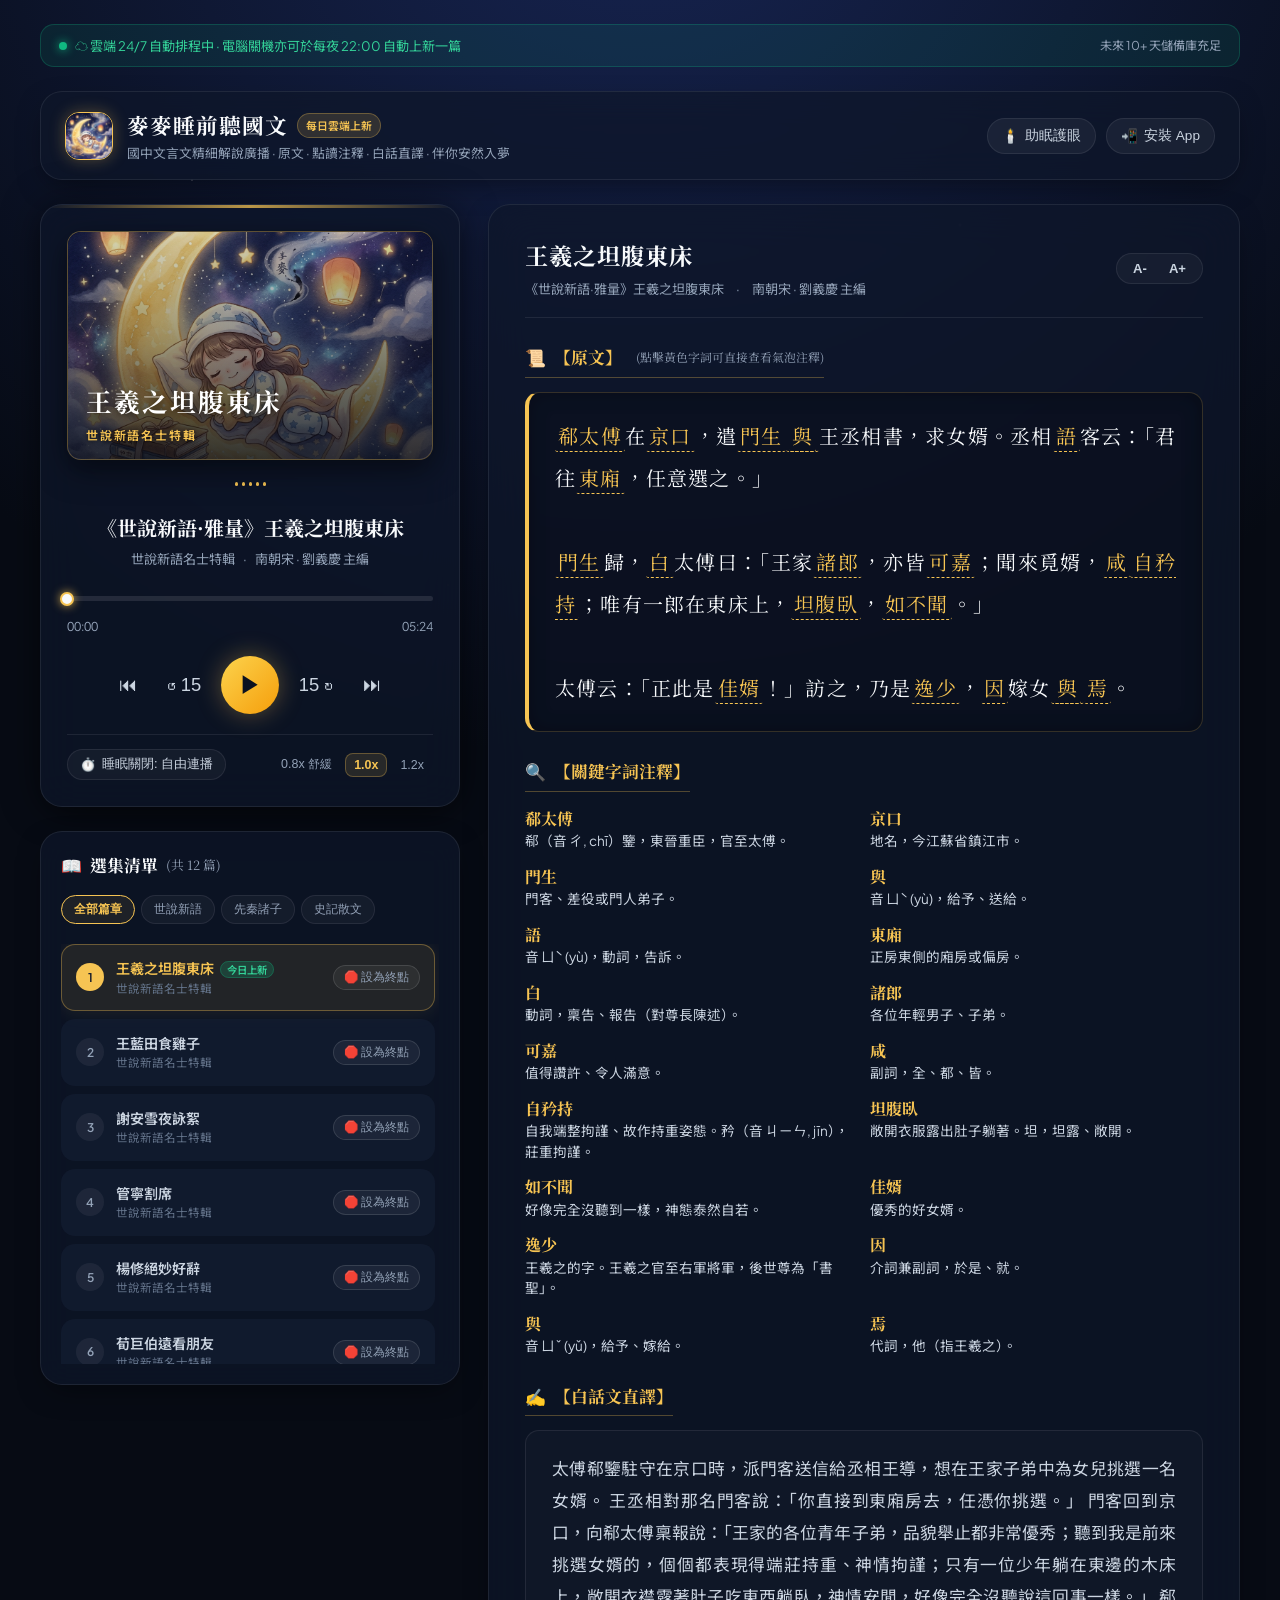
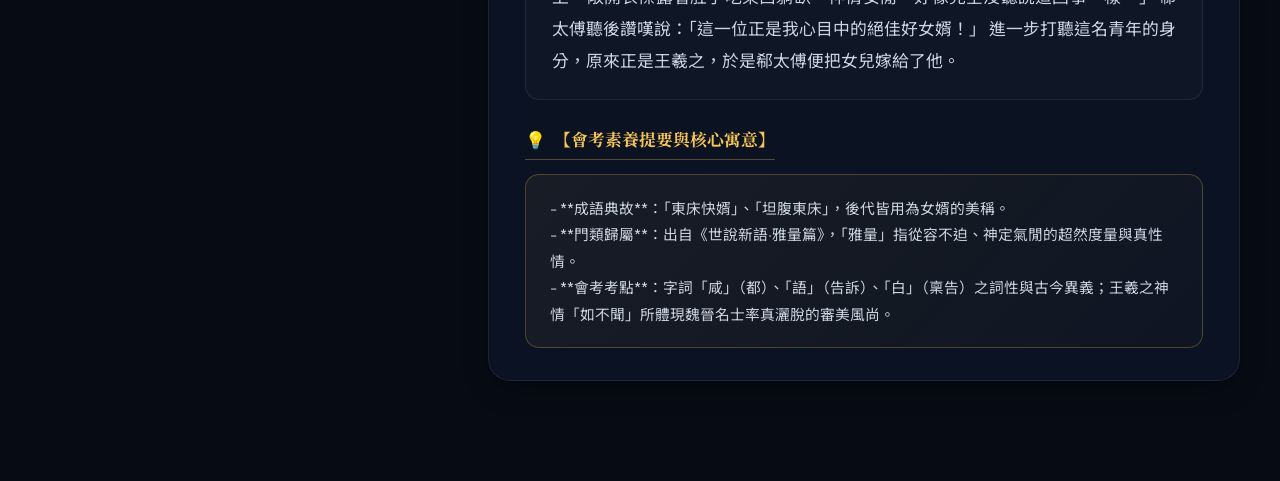
==== commit 7840c120: "feat: upgrade to 麥麥睡前聽國文 with fairy-tale cover, lock-screen playback & queue stop plan" ====
--- a/docs/index.html
+++ b/docs/index.html
@@ -3,8 +3,8 @@
 <head>
   <meta charset="UTF-8">
   <meta name="viewport" content="width=device-width, initial-scale=1.0, maximum-scale=1.0, user-scalable=no">
-  <title>國中會考文言文睡眠廣播 | 每日雲端更新 · 逐篇白話直譯</title>
-  <meta name="description" content="專為國中會考學生設計的文言文睡前聆聽平台，每日雲端定時自動上新一篇，逐篇客觀解讀世說新語與先秦諸子原文、字詞釋義與白話文直譯，具備睡眠定時器與夜間護眼模式。">
+  <title>麥麥睡前聽國文 🌙 國中會考文言文睡眠廣播 | 逐篇白話直譯</title>
+  <meta name="description" content="專為國中會考學生設計的文言文睡前聆聽平台，每日雲端定時自動上新一篇，逐篇客觀解讀世說新語與先秦諸子原文、字詞釋義與白話文直譯，支援關閉螢幕背景播放、智慧定篇關閉與夜間護眼模式。">
   
   <!-- PWA Manifest & Web App Meta -->
   <link rel="manifest" href="manifest.json">
@@ -12,7 +12,7 @@
   <meta name="mobile-web-app-capable" content="yes">
   <meta name="apple-mobile-web-app-capable" content="yes">
   <meta name="apple-mobile-web-app-status-bar-style" content="black-translucent">
-  <meta name="apple-mobile-web-app-title" content="睡前聽國文">
+  <meta name="apple-mobile-web-app-title" content="麥麥睡前聽國文">
   <link rel="apple-touch-icon" href="assets/icon-192.png">
 
   <!-- 引入 Google Fonts (古典襯線思源宋體 + 現代清晰無襯線字體) -->
@@ -80,13 +80,13 @@
     <!-- 頂部 Header -->
     <header class="header-bar">
       <div class="brand-wrapper">
-        <div class="brand-icon">🌙</div>
+        <img src="assets/icon-192.png" alt="麥麥" class="brand-logo-img">
         <div>
           <h1 class="brand-title">
-            睡前聽國文
+            麥麥睡前聽國文
             <span class="brand-badge">每日雲端上新</span>
           </h1>
-          <p class="brand-subtitle">國中文言文精細解說廣播 · 原文 · 點讀注釋 · 白話直譯</p>
+          <p class="brand-subtitle">國中文言文精細解說廣播 · 原文 · 點讀注釋 · 白話直譯 · 伴你安然入夢</p>
         </div>
       </div>
 
@@ -113,11 +113,15 @@
         
         <!-- 播放器卡片 -->
         <div class="player-card" id="mainPlayerCard">
-          <!-- 封面卡片 -->
-          <div class="track-art-box">
+          <!-- 封面卡片 (麥麥童話繪本風插畫封面) -->
+          <div class="track-art-box" id="playerArtBox">
+            <img src="assets/cover.png" alt="麥麥睡前聽國文封面" class="track-cover-image" id="playerCoverImg">
+            <div class="track-art-gradient-overlay"></div>
+            <div class="track-art-text-container">
+              <div class="track-art-chinese" id="playerCoverText">世說新語</div>
+              <div class="track-art-sub" id="playerCoverSub">CLASSICAL BROADCAST</div>
+            </div>
             <div class="track-art-halo"></div>
-            <div class="track-art-chinese" id="playerCoverText">世說新語</div>
-            <div class="track-art-sub" id="playerCoverSub">CLASSICAL BROADCAST</div>
           </div>
 
           <!-- 音訊頻譜波形動畫 -->
@@ -167,12 +171,19 @@
             <button class="ctrl-btn" id="btnNext" title="下一篇章">⏭</button>
           </div>
 
+          <!-- 播放計畫排程提示條 (當設定了定篇停止時亮起) -->
+          <div class="queue-plan-alert" id="queuePlanAlert" style="display: none;">
+            <span class="queue-plan-icon">🌙</span>
+            <span class="queue-plan-text" id="queuePlanText">播完當前篇後停止</span>
+            <button class="queue-plan-cancel" id="btnCancelQueuePlan" title="取消自動停止計畫">取消</button>
+          </div>
+
           <!-- 輔助設定列：睡眠定時器與倍速切換 -->
           <div class="player-aux-bar">
-            <!-- 睡眠定時器按鈕 -->
-            <button class="timer-chip" id="btnOpenSleepTimer" title="設定睡眠自動關閉定時器">
+            <!-- 睡眠定時 / 篇數停止選單按鈕 -->
+            <button class="timer-chip" id="btnOpenSleepTimer" title="設定睡眠定時或連播篇數後自動停止">
               <span>⏱️</span>
-              <span id="sleepTimerBadgeText">睡眠定時: 關閉</span>
+              <span id="sleepTimerBadgeText">睡眠關閉: 自由連播</span>
             </button>
 
             <!-- 倍速切換 -->
@@ -296,22 +307,49 @@
 
   </div>
 
-  <!-- 睡眠定時器彈窗 (Sleep Timer Modal) -->
+  <!-- 睡眠定時與定篇關閉彈窗 (Sleep Timer & Episode Queue Modal) -->
   <div class="modal-overlay" id="sleepTimerModal">
     <div class="modal-dialog">
       <div class="modal-header">
         <h3 class="modal-title">
           <span>🌙</span>
-          <span>睡眠關閉定時器</span>
+          <span>睡眠自動停止設定</span>
         </h3>
         <button class="modal-close" id="btnCloseSleepTimer">✕</button>
       </div>
 
       <div class="timer-fade-tip">
         <span>✨</span>
-        <span>智慧漸弱：倒數最後 30 秒自動緩慢淡出音量，溫柔伴您入眠不驚醒。</span>
-      </div>
-
+        <span>智慧漸弱：在結束前最後 30 秒自動緩慢淡出音量，溫柔伴您入眠不驚醒。</span>
+      </div>
+
+      <!-- 模式 1：依篇數自動停止（睡前精準控制，推薦） -->
+      <div class="modal-section-title">
+        <span>📚 依篇數自動停止（推薦睡前聽 2~3 篇）</span>
+      </div>
+      <div class="timer-options-grid episode-options-grid">
+        <button class="timer-opt-btn ep-opt-btn" data-episodes="1">
+          <span>聽 1 篇即停</span>
+          <small style="color: var(--text-muted);">約 4~5 分鐘</small>
+        </button>
+        <button class="timer-opt-btn ep-opt-btn" data-episodes="2">
+          <span>聽 2 篇即停</span>
+          <small style="color: var(--text-muted);">約 8~10 分鐘</small>
+        </button>
+        <button class="timer-opt-btn ep-opt-btn" data-episodes="3">
+          <span>聽 3 篇即停</span>
+          <small style="color: var(--accent-gold);">約 15 分鐘 · 推薦</small>
+        </button>
+        <button class="timer-opt-btn ep-opt-btn" data-episodes="4">
+          <span>聽 4 篇即停</span>
+          <small style="color: var(--text-muted);">約 18~20 分鐘</small>
+        </button>
+      </div>
+
+      <!-- 模式 2：依時間倒數自動停止 -->
+      <div class="modal-section-title" style="margin-top: 14px;">
+        <span>⏱️ 依時間倒數自動停止</span>
+      </div>
       <div class="timer-options-grid">
         <button class="timer-opt-btn" data-minutes="15">
           <span>15 分鐘</span>
@@ -329,19 +367,15 @@
           <span>60 分鐘</span>
           <small style="color: var(--text-muted);">整夜安穩眠</small>
         </button>
-        <button class="timer-opt-btn" data-minutes="end_of_track" style="grid-column: span 2;">
-          <span>播完當前篇章後停止</span>
-          <small style="color: var(--text-muted);">聽完本篇自動關閉</small>
-        </button>
         <button class="timer-opt-btn" data-minutes="off" style="grid-column: span 2; background: rgba(239, 68, 68, 0.1); border-color: rgba(239, 68, 68, 0.3); color: #f87171;">
-          <span>關閉定時器</span>
+          <span>取消自動停止 · 自由連續播放</span>
         </button>
       </div>
     </div>
   </div>
 
-  <!-- 音訊實例 (Audio Engine: preload="none" 節省手機記憶體，點擊時純連網串流) -->
-  <audio id="audioEngine" preload="none"></audio>
+  <!-- 音訊實例 (Audio Engine: playsinline 支援手機鎖定螢幕與背景播放) -->
+  <audio id="audioEngine" playsinline webkit-playsinline preload="auto"></audio>
 
   <!-- 應用程式邏輯腳本 -->
   <script src="app.js"></script>
--- a/docs/styles.css
+++ b/docs/styles.css
@@ -177,6 +177,16 @@
   gap: 14px;
 }
 
+.brand-logo-img {
+  width: 48px;
+  height: 48px;
+  border-radius: var(--radius-md);
+  object-fit: cover;
+  border: 1.5px solid var(--accent-gold);
+  box-shadow: 0 0 16px rgba(246, 196, 83, 0.3);
+  flex-shrink: 0;
+}
+
 .brand-icon {
   width: 44px;
   height: 44px;
@@ -306,48 +316,76 @@
   opacity: 0.75;
 }
 
-/* 專輯封面 / 篇章古典印章展現 */
+/* 專輯封面 / 篇章古典印章展現 (支援精美童話插畫封面) */
 .track-art-box {
   width: 100%;
-  aspect-ratio: 16 / 9;
+  aspect-ratio: 16 / 10;
   border-radius: var(--radius-md);
   background: linear-gradient(135deg, #111a2e, #0a0f1d);
-  border: 1px solid rgba(246, 196, 83, 0.2);
-  display: flex;
-  flex-direction: column;
-  align-items: center;
-  justify-content: center;
+  border: 1.5px solid rgba(246, 196, 83, 0.35);
   position: relative;
   overflow: hidden;
-  box-shadow: inset 0 0 30px rgba(0, 0, 0, 0.6);
+  box-shadow: 0 10px 30px rgba(0, 0, 0, 0.5), inset 0 0 30px rgba(0, 0, 0, 0.6);
+}
+
+.track-cover-image {
+  position: absolute;
+  inset: 0;
+  width: 100%;
+  height: 100%;
+  object-fit: cover;
+  object-position: center;
+  transition: transform 0.8s cubic-bezier(0.16, 1, 0.3, 1);
+}
+
+.player-card.is-playing .track-cover-image {
+  transform: scale(1.04);
+}
+
+.track-art-gradient-overlay {
+  position: absolute;
+  inset: 0;
+  background: linear-gradient(180deg, rgba(7, 11, 20, 0.15) 0%, rgba(7, 11, 20, 0.82) 100%);
+  z-index: 1;
+}
+
+.track-art-text-container {
+  position: absolute;
+  bottom: 14px;
+  left: 18px;
+  right: 18px;
+  z-index: 2;
 }
 
 .track-art-chinese {
   font-family: var(--font-serif);
-  font-size: 2.2rem;
+  font-size: 1.6rem;
   font-weight: 700;
+  color: #fff;
+  letter-spacing: 0.08em;
+  text-shadow: 0 2px 10px rgba(0, 0, 0, 0.9), 0 0 20px rgba(246, 196, 83, 0.6);
+  transition: transform 0.4s ease;
+}
+
+.track-art-sub {
+  font-size: 0.75rem;
   color: var(--accent-gold);
   letter-spacing: 0.15em;
-  text-shadow: 0 0 20px rgba(246, 196, 83, 0.4);
-  z-index: 2;
-  transition: transform 0.4s ease;
-}
-
-.track-art-sub {
-  font-size: 0.8rem;
-  color: var(--text-muted);
-  letter-spacing: 0.2em;
-  margin-top: 6px;
-  z-index: 2;
+  margin-top: 4px;
+  font-weight: 600;
+  text-shadow: 0 1px 6px rgba(0, 0, 0, 0.9);
 }
 
 .track-art-halo {
   position: absolute;
-  width: 150px;
-  height: 150px;
+  width: 180px;
+  height: 180px;
   border-radius: 50%;
-  background: radial-gradient(circle, rgba(246, 196, 83, 0.2) 0%, transparent 70%);
-  filter: blur(15px);
+  background: radial-gradient(circle, rgba(246, 196, 83, 0.25) 0%, transparent 70%);
+  filter: blur(20px);
+  z-index: 1;
+  animation: pulseGlow 4s ease-in-out infinite alternate;
+}
   z-index: 1;
   animation: pulseGlow 4s ease-in-out infinite alternate;
 }
@@ -1123,6 +1161,104 @@
   gap: 6px;
 }
 
+/* 播放排程與定篇提示條 (Queue Plan Alert) */
+.queue-plan-alert {
+  background: rgba(246, 196, 83, 0.12);
+  border: 1px solid rgba(246, 196, 83, 0.35);
+  border-radius: var(--radius-md);
+  padding: 10px 14px;
+  display: flex;
+  align-items: center;
+  justify-content: space-between;
+  font-size: 0.82rem;
+  color: var(--accent-gold);
+  animation: fadeInAlert 0.3s ease;
+  box-shadow: 0 0 15px rgba(246, 196, 83, 0.15);
+}
+
+@keyframes fadeInAlert {
+  from { opacity: 0; transform: translateY(-4px); }
+  to { opacity: 1; transform: translateY(0); }
+}
+
+.queue-plan-icon {
+  font-size: 1rem;
+  margin-right: 6px;
+}
+
+.queue-plan-text {
+  flex: 1;
+  font-weight: 500;
+}
+
+.queue-plan-cancel {
+  background: rgba(255, 255, 255, 0.08);
+  border: 1px solid rgba(255, 255, 255, 0.2);
+  color: var(--text-secondary);
+  border-radius: var(--radius-sm);
+  padding: 3px 10px;
+  font-size: 0.75rem;
+  cursor: pointer;
+  transition: var(--transition-smooth);
+}
+
+.queue-plan-cancel:hover {
+  background: rgba(239, 68, 68, 0.25);
+  border-color: rgba(239, 68, 68, 0.45);
+  color: #fca5a5;
+}
+
+/* 清單項目右側操作 (設為終點按鈕) */
+.item-right-actions {
+  display: flex;
+  align-items: center;
+  gap: 8px;
+  flex-shrink: 0;
+}
+
+.btn-set-stop-point {
+  background: rgba(255, 255, 255, 0.05);
+  border: 1px solid rgba(255, 255, 255, 0.12);
+  color: var(--text-muted);
+  padding: 4px 10px;
+  border-radius: var(--radius-full);
+  font-size: 0.72rem;
+  cursor: pointer;
+  transition: var(--transition-smooth);
+  display: flex;
+  align-items: center;
+  gap: 4px;
+}
+
+.btn-set-stop-point:hover {
+  background: rgba(246, 196, 83, 0.18);
+  border-color: rgba(246, 196, 83, 0.4);
+  color: var(--accent-gold);
+}
+
+.playlist-item.is-stop-target .btn-set-stop-point {
+  background: rgba(246, 196, 83, 0.28);
+  border-color: var(--accent-gold);
+  color: var(--accent-gold);
+  font-weight: 600;
+  box-shadow: 0 0 12px rgba(246, 196, 83, 0.35);
+}
+
+/* 彈窗內的分區標題與篇數按鈕網格 */
+.modal-section-title {
+  font-size: 0.86rem;
+  font-weight: 600;
+  color: var(--text-main);
+  display: flex;
+  align-items: center;
+  gap: 6px;
+}
+
+.episode-options-grid {
+  grid-template-columns: repeat(2, 1fr);
+  gap: 10px;
+}
+
 /* PWA Standalone 隱藏安裝按鈕規則 */
 html.is-pwa-standalone #btn-install-pwa {
   display: none !important;
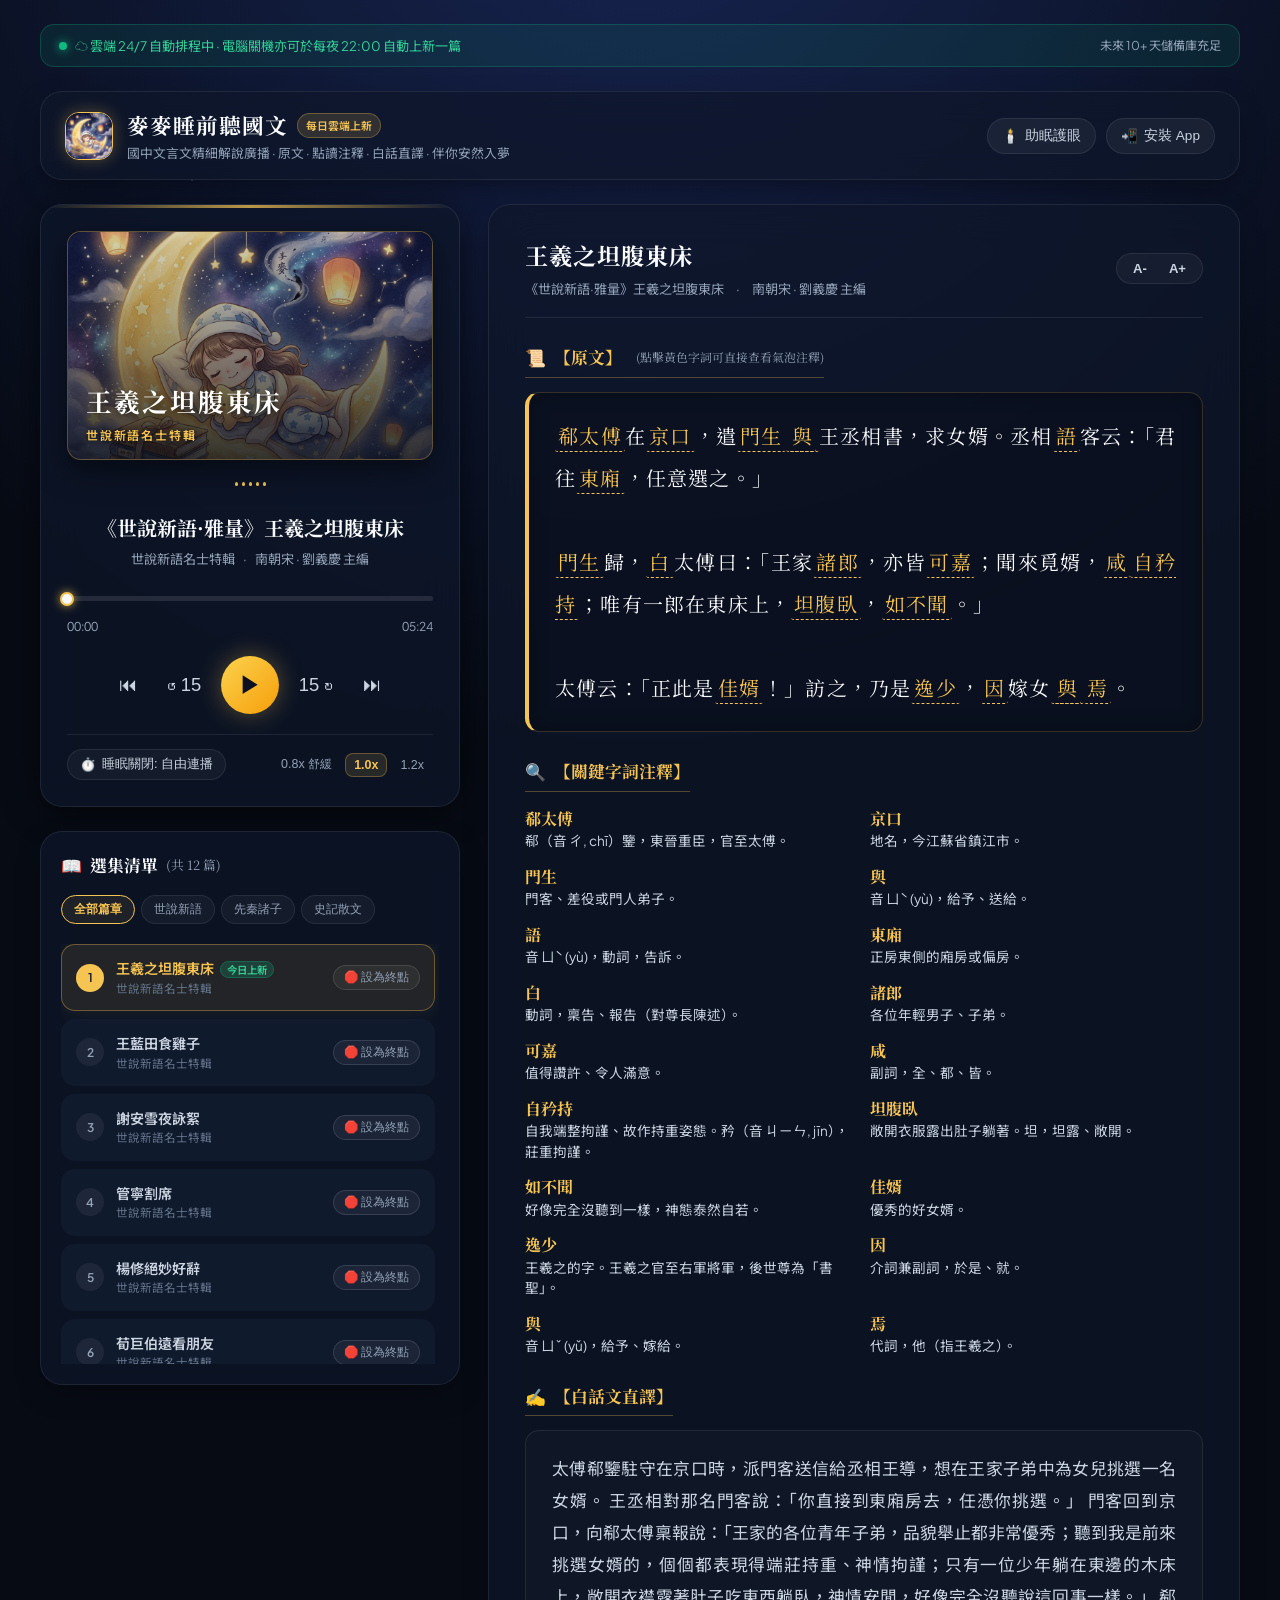
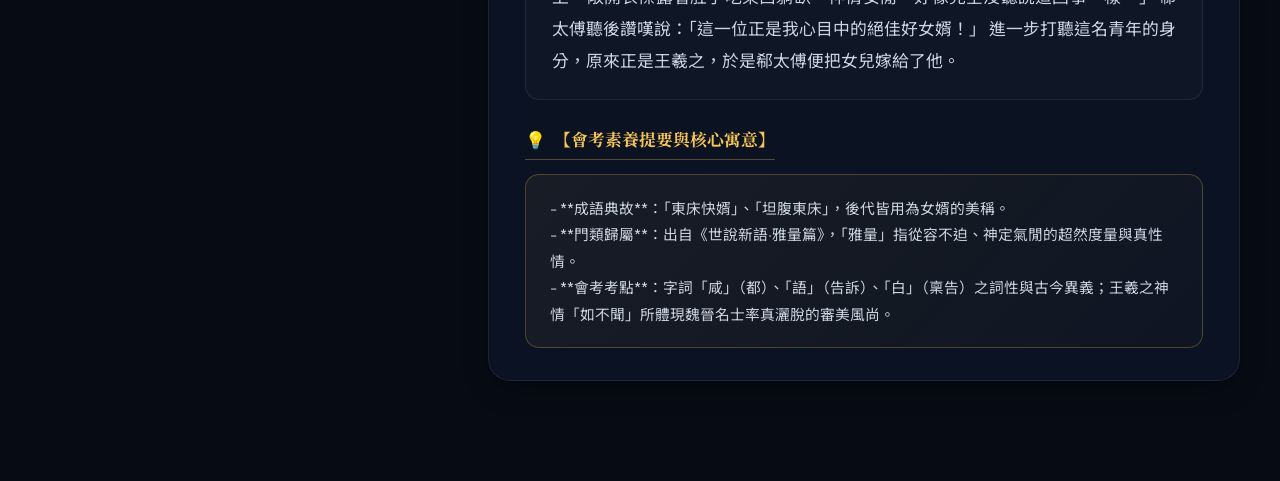
==== commit 2040f810: "fix(mobile): add dedicated mobile tab navigation & eliminate nested scroll trapping" ====
--- a/docs/index.html
+++ b/docs/index.html
@@ -105,11 +105,28 @@
       </div>
     </header>
 
+    <!-- 行動版專用頂部吸頂導航分頁 (徹底解決手機版滑動卡頓與篇章找不到問題) -->
+    <nav class="mobile-segmented-nav" id="mobileSegmentedNav">
+      <button class="mobile-nav-btn active" data-tab="player" id="tabBtnPlayer">
+        <span class="nav-btn-icon">🎧</span>
+        <span class="nav-btn-text">正在播放</span>
+      </button>
+      <button class="mobile-nav-btn" data-tab="playlist" id="tabBtnPlaylist">
+        <span class="nav-btn-icon">📖</span>
+        <span class="nav-btn-text">選集清單</span>
+        <span class="nav-btn-badge" id="mobileTabPlaylistCount">12</span>
+      </button>
+      <button class="mobile-nav-btn" data-tab="reading" id="tabBtnReading">
+        <span class="nav-btn-icon">📜</span>
+        <span class="nav-btn-text">文言精讀</span>
+      </button>
+    </nav>
+
     <!-- 主版面 Layout -->
-    <main class="main-layout">
+    <main class="main-layout" id="mainLayout" data-mobile-tab="player">
 
       <!-- 左側欄：核心播放器與篇章清單 -->
-      <section class="left-panel">
+      <section class="left-panel" id="mainLeftPanel">
         
         <!-- 播放器卡片 -->
         <div class="player-card" id="mainPlayerCard">
@@ -193,10 +210,17 @@
               <button class="speed-btn" data-speed="1.2">1.2x</button>
             </div>
           </div>
+
+          <!-- 手機版快速查看選集按鈕 -->
+          <button class="btn-mobile-jump-playlist" id="btnMobileJumpPlaylist" title="查看全部篇章選集">
+            <span>📖</span>
+            <span id="btnJumpPlaylistText">查看全部篇章選集清單</span>
+            <span class="jump-arrow">❯</span>
+          </button>
         </div>
 
         <!-- 播放清單卡片 -->
-        <div class="playlist-card">
+        <div class="playlist-card" id="mainPlaylistCard">
           <div class="playlist-header">
             <h3 class="playlist-title">
               <span>📖</span>
@@ -222,7 +246,7 @@
       </section>
 
       <!-- 右側欄：文言文圖文對照與逐篇解析區 -->
-      <section class="right-panel">
+      <section class="right-panel" id="mainReadingPanel">
         
         <article class="reading-card">
           <!-- 閱讀工具列 -->
@@ -374,6 +398,19 @@
     </div>
   </div>
 
+  <!-- 手機端吸底迷你播放條 (切換到選集清單或閱讀模式時常駐浮現) -->
+  <div class="mobile-mini-player" id="mobileMiniPlayer">
+    <img src="assets/icon-192.png" alt="封面" class="mini-player-thumb" id="miniPlayerThumb">
+    <div class="mini-player-info" id="miniPlayerInfo">
+      <div class="mini-player-title" id="miniPlayerTitle">王羲之坦腹東床</div>
+      <div class="mini-player-sub" id="miniPlayerSub">世說新語名士特輯</div>
+    </div>
+    <div class="mini-player-actions">
+      <button class="mini-btn-play" id="miniBtnPlayPause" title="播放 / 暫停">▶</button>
+      <button class="mini-btn-next" id="miniBtnNext" title="下一篇">⏭</button>
+    </div>
+  </div>
+
   <!-- 音訊實例 (Audio Engine: playsinline 支援手機鎖定螢幕與背景播放) -->
   <audio id="audioEngine" playsinline webkit-playsinline preload="auto"></audio>
 
--- a/docs/styles.css
+++ b/docs/styles.css
@@ -1259,24 +1259,270 @@
   gap: 10px;
 }
 
+/* ==========================================================================
+   手機端專屬導航與排版優化 (Mobile Responsive Architecture)
+   ========================================================================== */
+.mobile-segmented-nav {
+  display: none;
+  grid-template-columns: repeat(3, 1fr);
+  gap: 6px;
+  padding: 6px;
+  background: rgba(15, 23, 42, 0.9);
+  backdrop-filter: blur(20px);
+  -webkit-backdrop-filter: blur(20px);
+  border: 1px solid rgba(246, 196, 83, 0.25);
+  border-radius: var(--radius-full);
+  box-shadow: 0 8px 25px rgba(0, 0, 0, 0.5);
+  position: sticky;
+  top: 12px;
+  z-index: 99;
+  margin-bottom: 4px;
+}
+
+.mobile-nav-btn {
+  background: transparent;
+  border: none;
+  color: var(--text-secondary);
+  padding: 10px 8px;
+  border-radius: var(--radius-full);
+  font-size: 0.88rem;
+  font-weight: 500;
+  cursor: pointer;
+  display: flex;
+  align-items: center;
+  justify-content: center;
+  gap: 6px;
+  transition: var(--transition-smooth);
+}
+
+.mobile-nav-btn:hover {
+  color: var(--text-main);
+  background: rgba(255, 255, 255, 0.05);
+}
+
+.mobile-nav-btn.active {
+  background: var(--surface-highlight);
+  border: 1px solid rgba(246, 196, 83, 0.35);
+  color: var(--accent-gold);
+  font-weight: 600;
+  box-shadow: 0 0 15px rgba(246, 196, 83, 0.25);
+}
+
+.nav-btn-badge {
+  font-size: 0.68rem;
+  background: rgba(246, 196, 83, 0.25);
+  color: var(--accent-gold);
+  padding: 1px 7px;
+  border-radius: 9999px;
+  font-weight: bold;
+}
+
+.btn-mobile-jump-playlist {
+  display: none;
+  align-items: center;
+  justify-content: space-between;
+  padding: 13px 18px;
+  background: rgba(246, 196, 83, 0.12);
+  border: 1px solid rgba(246, 196, 83, 0.35);
+  border-radius: var(--radius-md);
+  color: var(--accent-gold);
+  font-size: 0.9rem;
+  font-weight: 600;
+  cursor: pointer;
+  transition: var(--transition-smooth);
+  box-shadow: 0 4px 15px rgba(0, 0, 0, 0.2);
+}
+
+.btn-mobile-jump-playlist:hover {
+  background: rgba(246, 196, 83, 0.22);
+  transform: translateY(-1px);
+}
+
+.jump-arrow {
+  font-size: 1rem;
+  opacity: 0.8;
+}
+
+/* 手機端吸底迷你播放條 (常駐控制) */
+.mobile-mini-player {
+  position: fixed;
+  bottom: 16px;
+  left: 16px;
+  right: 16px;
+  z-index: 1000;
+  background: rgba(15, 23, 42, 0.94);
+  backdrop-filter: blur(25px);
+  -webkit-backdrop-filter: blur(25px);
+  border: 1.5px solid rgba(246, 196, 83, 0.35);
+  border-radius: var(--radius-lg);
+  padding: 10px 14px;
+  display: none;
+  align-items: center;
+  justify-content: space-between;
+  gap: 12px;
+  box-shadow: 0 12px 35px rgba(0, 0, 0, 0.8), 0 0 20px rgba(246, 196, 83, 0.2);
+  animation: slideUp 0.3s ease;
+}
+
+@keyframes slideUp {
+  from { opacity: 0; transform: translateY(20px); }
+  to { opacity: 1; transform: translateY(0); }
+}
+
+.mini-player-thumb {
+  width: 42px;
+  height: 42px;
+  border-radius: var(--radius-sm);
+  object-fit: cover;
+  border: 1px solid rgba(246, 196, 83, 0.4);
+  flex-shrink: 0;
+}
+
+.mini-player-info {
+  flex: 1;
+  min-width: 0;
+  cursor: pointer;
+}
+
+.mini-player-title {
+  font-size: 0.88rem;
+  font-weight: 600;
+  color: #fff;
+  white-space: nowrap;
+  overflow: hidden;
+  text-overflow: ellipsis;
+}
+
+.mini-player-sub {
+  font-size: 0.72rem;
+  color: var(--accent-gold);
+  white-space: nowrap;
+  overflow: hidden;
+  text-overflow: ellipsis;
+  margin-top: 2px;
+}
+
+.mini-player-actions {
+  display: flex;
+  align-items: center;
+  gap: 10px;
+}
+
+.mini-btn-play {
+  width: 38px;
+  height: 38px;
+  border-radius: 50%;
+  background: var(--accent-gold);
+  color: #080c16;
+  border: none;
+  font-size: 1.1rem;
+  cursor: pointer;
+  display: flex;
+  align-items: center;
+  justify-content: center;
+  font-weight: bold;
+  box-shadow: 0 0 12px rgba(246, 196, 83, 0.4);
+}
+
+.mini-btn-next {
+  background: transparent;
+  border: none;
+  color: var(--text-secondary);
+  font-size: 1.2rem;
+  cursor: pointer;
+  padding: 4px;
+}
+
 /* PWA Standalone 隱藏安裝按鈕規則 */
-html.is-pwa-standalone #btn-install-pwa {
+html.is-pwa-standalone #btnInstallPwa {
   display: none !important;
 }
 
-/* 響應式微調 */
+/* 平板與手機版排版微調 (Max-width 980px) */
+@media (max-width: 980px) {
+  .left-panel {
+    position: static !important;
+  }
+
+  .mobile-segmented-nav {
+    display: grid !important;
+  }
+
+  .btn-mobile-jump-playlist {
+    display: flex !important;
+  }
+
+  /* 依活頁籤切換內容顯示 */
+  #mainLayout[data-mobile-tab="player"] #mainPlayerCard {
+    display: flex !important;
+  }
+  #mainLayout[data-mobile-tab="player"] #mainPlaylistCard {
+    display: none !important;
+  }
+  #mainLayout[data-mobile-tab="player"] #mainReadingPanel {
+    display: block !important;
+  }
+  #mainLayout[data-mobile-tab="player"] #mobileMiniPlayer {
+    display: none !important;
+  }
+
+  #mainLayout[data-mobile-tab="playlist"] #mainPlayerCard {
+    display: none !important;
+  }
+  #mainLayout[data-mobile-tab="playlist"] #mainPlaylistCard {
+    display: flex !important;
+    width: 100% !important;
+  }
+  #mainLayout[data-mobile-tab="playlist"] .playlist-items {
+    max-height: none !important;
+    overflow-y: visible !important;
+  }
+  #mainLayout[data-mobile-tab="playlist"] #mainReadingPanel {
+    display: none !important;
+  }
+  #mainLayout[data-mobile-tab="playlist"] #mobileMiniPlayer {
+    display: flex !important;
+  }
+
+  #mainLayout[data-mobile-tab="reading"] #mainPlayerCard {
+    display: none !important;
+  }
+  #mainLayout[data-mobile-tab="reading"] #mainPlaylistCard {
+    display: none !important;
+  }
+  #mainLayout[data-mobile-tab="reading"] #mainReadingPanel {
+    display: block !important;
+    width: 100% !important;
+  }
+  #mainLayout[data-mobile-tab="reading"] #mobileMiniPlayer {
+    display: flex !important;
+  }
+}
+
+/* 手機直向螢幕進階微調 (Max-width 640px) */
 @media (max-width: 640px) {
   .app-container {
-    padding: 16px 12px 90px;
-    gap: 18px;
-  }
-  .reading-card {
-    padding: 22px 18px;
+    padding: 12px 10px 100px;
+    gap: 14px;
   }
   .header-bar {
-    padding: 12px 16px;
+    padding: 10px 12px;
   }
   .brand-title {
     font-size: 1.15rem;
   }
-}
+  .brand-logo-img {
+    width: 40px;
+    height: 40px;
+  }
+  .player-card {
+    padding: 18px 16px;
+    gap: 16px;
+  }
+  .reading-card {
+    padding: 18px 14px;
+  }
+  .playlist-card {
+    padding: 16px 12px;
+  }
+}
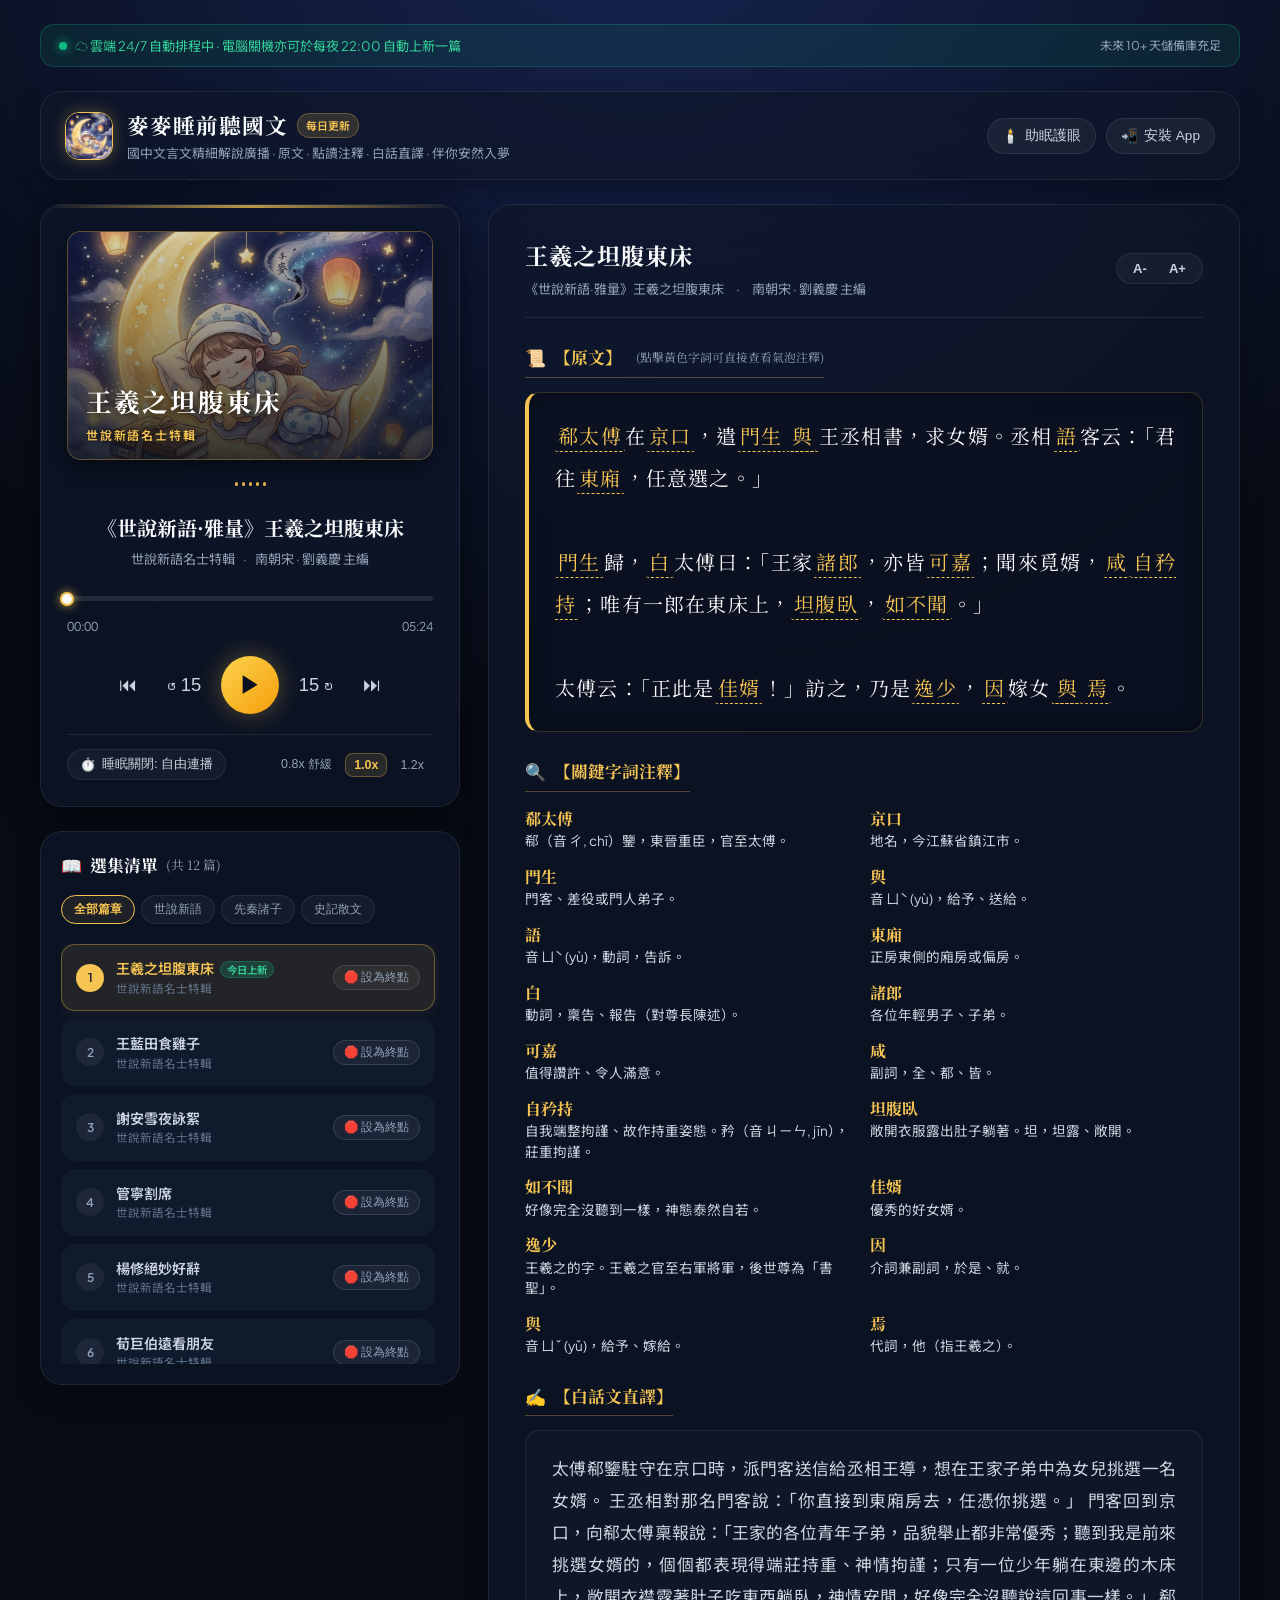
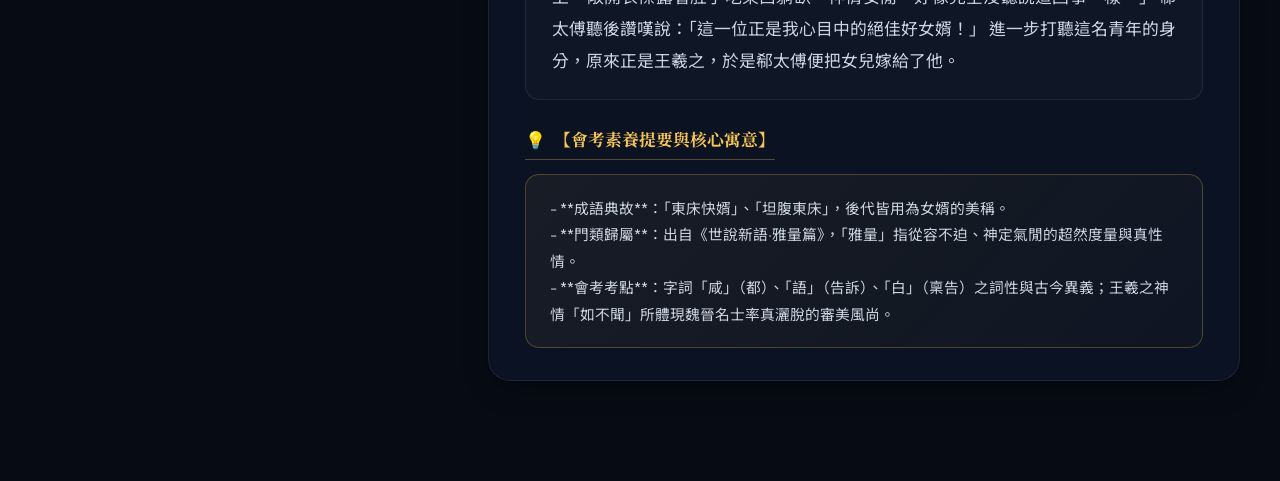
==== commit 7ce50203: "style: fix header title word wrap and simplify badge text to 每日更新" ====
--- a/docs/index.html
+++ b/docs/index.html
@@ -83,8 +83,8 @@
         <img src="assets/icon-192.png" alt="麥麥" class="brand-logo-img">
         <div>
           <h1 class="brand-title">
-            麥麥睡前聽國文
-            <span class="brand-badge">每日雲端上新</span>
+            <span class="brand-title-text">麥麥睡前聽國文</span>
+            <span class="brand-badge">每日更新</span>
           </h1>
           <p class="brand-subtitle">國中文言文精細解說廣播 · 原文 · 點讀注釋 · 白話直譯 · 伴你安然入夢</p>
         </div>
--- a/docs/styles.css
+++ b/docs/styles.css
@@ -209,7 +209,13 @@
   letter-spacing: 0.05em;
   display: flex;
   align-items: center;
+  flex-wrap: wrap;
   gap: 8px;
+}
+
+.brand-title-text {
+  display: inline-block;
+  white-space: nowrap;
 }
 
 .brand-badge {
@@ -1510,6 +1516,14 @@
   }
   .brand-title {
     font-size: 1.15rem;
+    gap: 6px;
+  }
+  .brand-title-text {
+    white-space: nowrap;
+    word-break: keep-all;
+  }
+  .brand-badge {
+    white-space: nowrap;
   }
   .brand-logo-img {
     width: 40px;
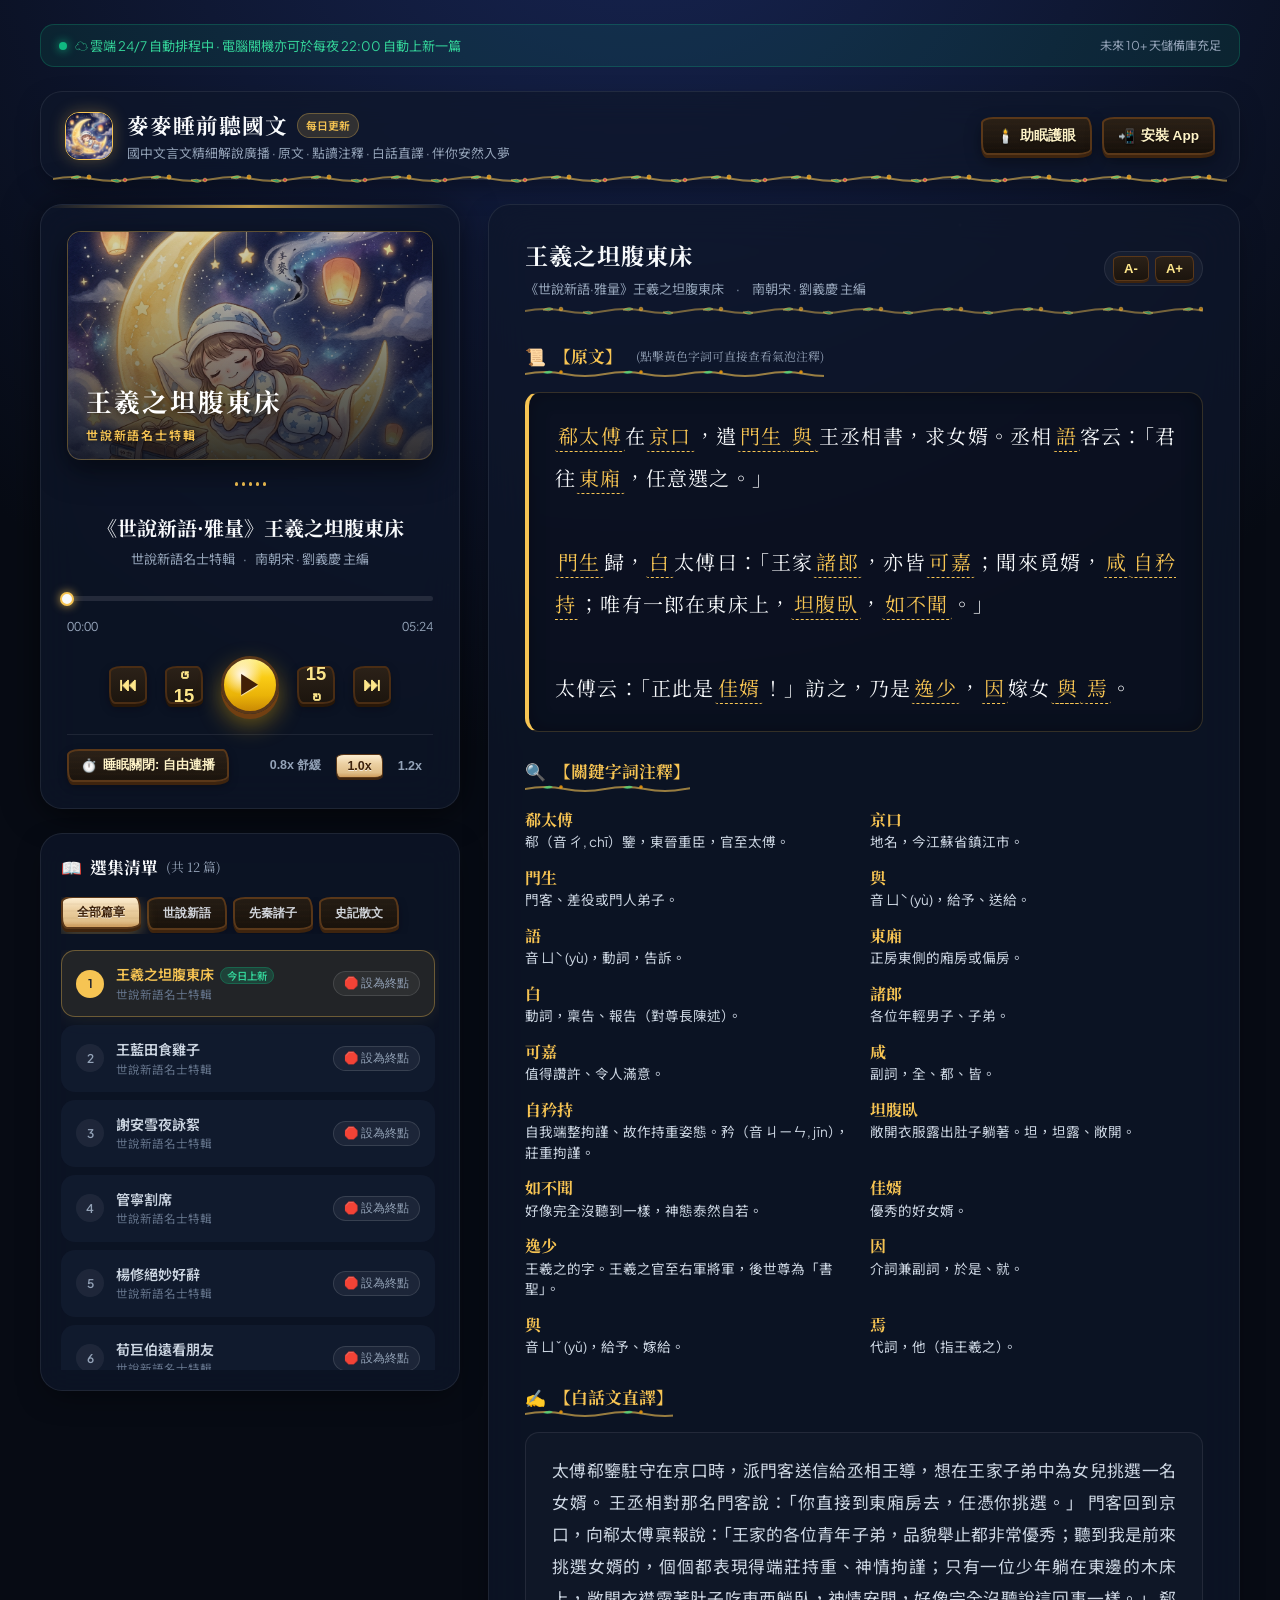
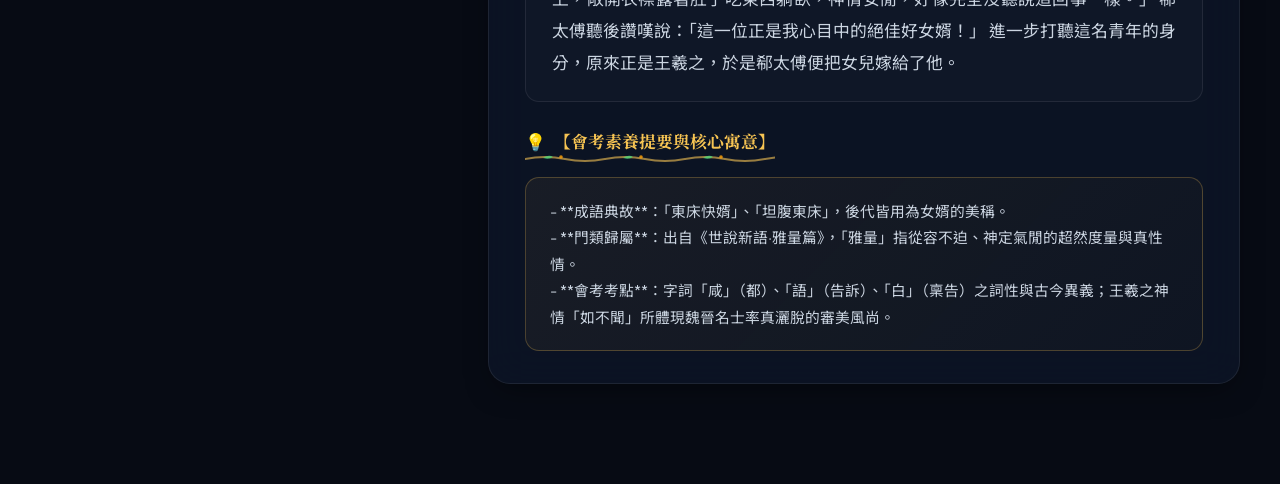
==== commit a26d6f25: "feat(ui): 升級麥麥筆記溫暖手繪卡通立體按鈕風格，替換一般膠囊按鈕" ====
--- a/docs/index.html
+++ b/docs/index.html
@@ -3,7 +3,7 @@
 <head>
   <meta charset="UTF-8">
   <meta name="viewport" content="width=device-width, initial-scale=1.0, maximum-scale=1.0, user-scalable=no">
-  <title>麥麥睡前聽國文 🌙 國中會考文言文睡眠廣播 | 逐篇白話直譯</title>
+  <title><span class="brand-title-text">麥麥睡前聽國文</span> 🌙 國中會考文言文睡眠廣播 | 逐篇白話直譯</title>
   <meta name="description" content="專為國中會考學生設計的文言文睡前聆聽平台，每日雲端定時自動上新一篇，逐篇客觀解讀世說新語與先秦諸子原文、字詞釋義與白話文直譯，支援關閉螢幕背景播放、智慧定篇關閉與夜間護眼模式。">
   
   <!-- PWA Manifest & Web App Meta -->
@@ -20,7 +20,7 @@
   <link rel="preconnect" href="https://fonts.gstatic.com" crossorigin>
   <link href="https://fonts.googleapis.com/css2?family=Noto+Serif+TC:wght@500;700;900&family=Plus+Jakarta+Sans:wght@400;500;600;700&family=Noto+Sans+TC:wght@400;500;700&display=swap" rel="stylesheet">
 
-  <link rel="stylesheet" href="styles.css">
+  <link rel="stylesheet" href="styles.css?v=2.0.0">
 
   <!-- LINE 內嵌防呆與 Standalone 即刻判定腳本 -->
   <script>
@@ -83,7 +83,7 @@
         <img src="assets/icon-192.png" alt="麥麥" class="brand-logo-img">
         <div>
           <h1 class="brand-title">
-            <span class="brand-title-text">麥麥睡前聽國文</span>
+            麥麥睡前聽國文
             <span class="brand-badge">每日更新</span>
           </h1>
           <p class="brand-subtitle">國中文言文精細解說廣播 · 原文 · 點讀注釋 · 白話直譯 · 伴你安然入夢</p>
--- a/docs/styles.css
+++ b/docs/styles.css
@@ -202,6 +202,13 @@
 }
 
 .brand-title {
+  flex-wrap: wrap;
+}
+.brand-title-text {
+  display: inline-block;
+  white-space: nowrap;
+}
+.brand-title {
   font-family: var(--font-serif);
   font-size: 1.35rem;
   font-weight: 700;
@@ -209,13 +216,7 @@
   letter-spacing: 0.05em;
   display: flex;
   align-items: center;
-  flex-wrap: wrap;
   gap: 8px;
-}
-
-.brand-title-text {
-  display: inline-block;
-  white-space: nowrap;
 }
 
 .brand-badge {
@@ -389,9 +390,6 @@
   border-radius: 50%;
   background: radial-gradient(circle, rgba(246, 196, 83, 0.25) 0%, transparent 70%);
   filter: blur(20px);
-  z-index: 1;
-  animation: pulseGlow 4s ease-in-out infinite alternate;
-}
   z-index: 1;
   animation: pulseGlow 4s ease-in-out infinite alternate;
 }
@@ -1516,9 +1514,11 @@
   }
   .brand-title {
     font-size: 1.15rem;
+    flex-wrap: wrap;
     gap: 6px;
   }
   .brand-title-text {
+    display: inline-block;
     white-space: nowrap;
     word-break: keep-all;
   }
@@ -1540,3 +1540,454 @@
     padding: 16px 12px;
   }
 }
+
+
+/* 🌿 麥麥自然風格：手繪嫩葉藤蔓裝飾分隔線 (Vine Divider) */
+.header-bar {
+  position: relative;
+}
+.header-bar::after {
+  content: '';
+  position: absolute;
+  bottom: -6px;
+  left: 12px;
+  right: 12px;
+  height: 12px;
+  background-image: url("data:image/svg+xml,%3Csvg xmlns='http://www.w3.org/2000/svg' viewBox='0 0 80 12' width='80' height='12'%3E%3Cpath d='M0,6 Q20,2 40,6 T80,6' fill='none' stroke='%23f6c453' stroke-width='2' stroke-linecap='round' opacity='0.55'/%3E%3Cpath d='M18,5 Q24,1 28,4 Q24,7 18,5 Z' fill='%234ade80' stroke='%23f6c453' stroke-width='0.8' opacity='0.75'/%3E%3Ccircle cx='36' cy='4' r='2' fill='%23f59e0b' stroke='%23f6c453' stroke-width='0.8' opacity='0.85'/%3E%3Cpath d='M58,7 Q64,11 68,8 Q64,5 58,7 Z' fill='%2310b981' stroke='%23f6c453' stroke-width='0.8' opacity='0.75'/%3E%3Ccircle cx='72' cy='7' r='1.8' fill='%23f43f5e' stroke='%23f6c453' stroke-width='0.8' opacity='0.85'/%3E%3C/svg%3E");
+  background-repeat: repeat-x;
+  background-size: 80px 12px;
+  pointer-events: none;
+  z-index: 5;
+}
+
+/* 🌿 閱讀區標題與分區的手繪綠葉藤蔓裝飾分隔線 */
+.reading-toolbar {
+  position: relative;
+  border-bottom: none !important;
+}
+.reading-toolbar::after {
+  content: '';
+  position: absolute;
+  bottom: 0;
+  left: 0;
+  right: 0;
+  height: 12px;
+  background-image: url("data:image/svg+xml,%3Csvg xmlns='http://www.w3.org/2000/svg' viewBox='0 0 80 12' width='80' height='12'%3E%3Cpath d='M0,6 Q20,2 40,6 T80,6' fill='none' stroke='%23f6c453' stroke-width='1.8' stroke-linecap='round' opacity='0.45'/%3E%3Cpath d='M18,5 Q24,1 28,4 Q24,7 18,5 Z' fill='%234ade80' stroke='%23f6c453' stroke-width='0.8' opacity='0.6'/%3E%3Ccircle cx='36' cy='4' r='1.8' fill='%23f59e0b' stroke='%23f6c453' stroke-width='0.8' opacity='0.7'/%3E%3Cpath d='M58,7 Q64,11 68,8 Q64,5 58,7 Z' fill='%2310b981' stroke='%23f6c453' stroke-width='0.8' opacity='0.6'/%3E%3C/svg%3E");
+  background-repeat: repeat-x;
+  background-size: 80px 12px;
+  pointer-events: none;
+}
+
+/* 🌿 各段落分區標籤小藤蔓底線 */
+.section-label {
+  border-bottom: none !important;
+  position: relative;
+  padding-bottom: 8px;
+}
+.section-label::after {
+  content: '';
+  position: absolute;
+  bottom: 0;
+  left: 0;
+  width: 100%;
+  min-width: 80px;
+  height: 10px;
+  background-image: url("data:image/svg+xml,%3Csvg xmlns='http://www.w3.org/2000/svg' viewBox='0 0 80 12' width='80' height='12'%3E%3Cpath d='M0,6 Q20,2 40,6 T80,6' fill='none' stroke='%23f6c453' stroke-width='1.8' stroke-linecap='round' opacity='0.6'/%3E%3Cpath d='M18,5 Q24,1 28,4 Q24,7 18,5 Z' fill='%234ade80' opacity='0.75'/%3E%3Ccircle cx='36' cy='4' r='1.8' fill='%23f59e0b' opacity='0.85'/%3E%3C/svg%3E");
+  background-repeat: repeat-x;
+  background-size: 80px 12px;
+  pointer-events: none;
+}
+
+/* ========================================================
+   🪵 麥麥筆記溫暖手繪卡通立體按鍵風格 (Miley Notes Cartoon Style Buttons)
+   ======================================================== */
+
+/* 1. 頂部操作按鈕 (助眠護眼 / 安裝 App) */
+.btn-action {
+  border-radius: 12px 6px 14px 6px / 6px 14px 6px 12px !important;
+  border: 2px solid #5a3819 !important;
+  background: 
+    repeating-linear-gradient(180deg, transparent 0px, transparent 4px, rgba(110, 68, 28, 0.06) 5px, transparent 6px),
+    linear-gradient(180deg, #2a2016 0%, #1f1710 60%, #150f09 100%) !important;
+  color: #fef3c7 !important;
+  font-weight: 800 !important;
+  box-shadow: 0 3px 0 #3e240e, 0 6px 16px rgba(0, 0, 0, 0.4) !important;
+  transition: all 0.22s cubic-bezier(0.34, 1.56, 0.64, 1) !important;
+  text-shadow: 0 1px 2px rgba(0,0,0,0.6) !important;
+}
+.btn-action:hover {
+  transform: translateY(-2px) scale(1.03) !important;
+  border-color: #f6c453 !important;
+  color: #ffffff !important;
+  box-shadow: 0 5px 0 #3e240e, 0 8px 20px rgba(246, 196, 83, 0.3) !important;
+}
+.btn-action:active {
+  transform: translateY(2px) scale(0.97) !important;
+  box-shadow: 0 1px 0 #3e240e !important;
+}
+
+/* 2. 手機端分頁導航按鈕 (正在播放 / 選集清單 / 文言精讀) */
+.mobile-nav-btn {
+  border-radius: 14px 8px 14px 8px / 8px 14px 8px 14px !important;
+  border: 2px solid rgba(90, 56, 25, 0.6) !important;
+  font-weight: 800 !important;
+  transition: all 0.22s cubic-bezier(0.34, 1.56, 0.64, 1) !important;
+}
+.mobile-nav-btn.active {
+  background: 
+    repeating-linear-gradient(180deg, transparent 0px, transparent 4px, rgba(110, 68, 28, 0.08) 5px, transparent 6px),
+    linear-gradient(180deg, #fcedd0 0%, #ecd0a2 40%, #dfbe89 80%, #cf9d5d 100%) !important;
+  border: 2px solid #5a3819 !important;
+  color: #3e220a !important;
+  text-shadow: 0 1px 0 rgba(255, 255, 255, 0.7) !important;
+  box-shadow: 0 3px 0 #3e240e, 0 6px 14px rgba(246, 196, 83, 0.3) !important;
+  transform: translateY(-1px) !important;
+}
+
+/* 3. 核心播放控制大按鈕 (播放/暫停 經典木質金黃卡通大按鈕) */
+.btn-play-pause {
+  border-radius: 50% !important;
+  border: 3.5px solid #5a3819 !important;
+  background: 
+    radial-gradient(circle at 35% 30%, #fff7ed 0%, transparent 40%),
+    linear-gradient(180deg, #fef08a 0%, #facc15 35%, #eab308 70%, #ca8a04 100%) !important;
+  color: #422006 !important;
+  font-size: 26px !important;
+  box-shadow: 0 5px 0 #713f12, 0 10px 24px rgba(234, 179, 8, 0.45) !important;
+  transition: all 0.2s cubic-bezier(0.34, 1.56, 0.64, 1) !important;
+  text-shadow: 0 1px 1px rgba(255, 255, 255, 0.8) !important;
+}
+.btn-play-pause:hover {
+  transform: translateY(-3px) scale(1.08) !important;
+  box-shadow: 0 8px 0 #713f12, 0 14px 28px rgba(234, 179, 8, 0.6) !important;
+}
+.btn-play-pause:active {
+  transform: translateY(2px) scale(0.95) !important;
+  box-shadow: 0 2px 0 #713f12 !important;
+}
+
+/* 上下一篇與快進倒退輔助按鈕 */
+.ctrl-btn:not(.btn-play-pause) {
+  border-radius: 12px 6px 12px 6px / 6px 12px 6px 12px !important;
+  border: 2px solid #4a2d14 !important;
+  background: linear-gradient(180deg, #2b2118 0%, #1c150e 100%) !important;
+  color: #fde68a !important;
+  font-weight: 800 !important;
+  box-shadow: 0 3px 0 #281708, 0 4px 10px rgba(0,0,0,0.3) !important;
+  transition: all 0.2s cubic-bezier(0.34, 1.56, 0.64, 1) !important;
+}
+.ctrl-btn:not(.btn-play-pause):hover {
+  transform: translateY(-2px) scale(1.05) !important;
+  border-color: #f6c453 !important;
+  color: #ffffff !important;
+  box-shadow: 0 4px 0 #281708, 0 6px 14px rgba(246, 196, 83, 0.25) !important;
+}
+.ctrl-btn:not(.btn-play-pause):active {
+  transform: translateY(1px) scale(0.96) !important;
+  box-shadow: 0 1px 0 #281708 !important;
+}
+
+/* 4. 睡眠定時按鈕 (木牌風格定時膠囊) */
+.timer-chip {
+  border-radius: 12px 6px 14px 6px / 6px 14px 6px 12px !important;
+  border: 2px solid #5a3819 !important;
+  background: 
+    repeating-linear-gradient(180deg, transparent 0px, transparent 4px, rgba(110, 68, 28, 0.06) 5px, transparent 6px),
+    linear-gradient(180deg, #2b2118 0%, #1b140d 100%) !important;
+  color: #fef3c7 !important;
+  font-weight: 800 !important;
+  box-shadow: 0 3px 0 #3e240e, 0 4px 10px rgba(0, 0, 0, 0.3) !important;
+  transition: all 0.22s cubic-bezier(0.34, 1.56, 0.64, 1) !important;
+}
+.timer-chip:hover {
+  transform: translateY(-2px) !important;
+  border-color: #f6c453 !important;
+  color: #ffffff !important;
+  box-shadow: 0 4px 0 #3e240e, 0 6px 14px rgba(246, 196, 83, 0.25) !important;
+}
+.timer-chip.active {
+  background: 
+    linear-gradient(180deg, #fef08a 0%, #eab308 100%) !important;
+  color: #422006 !important;
+  border-color: #713f12 !important;
+  text-shadow: 0 1px 0 rgba(255, 255, 255, 0.6) !important;
+  box-shadow: 0 3px 0 #713f12, 0 6px 16px rgba(234, 179, 8, 0.4) !important;
+}
+
+/* 5. 語速切換按鈕 (0.8x 舒緩 / 1.0x / 1.2x) */
+.speed-btn {
+  border-radius: 8px 4px 8px 4px / 4px 8px 4px 8px !important;
+  border: 1.5px solid transparent !important;
+  font-weight: 800 !important;
+  padding: 4px 10px !important;
+  transition: all 0.2s cubic-bezier(0.34, 1.56, 0.64, 1) !important;
+}
+.speed-btn:hover {
+  border-color: rgba(246, 196, 83, 0.4) !important;
+  background: rgba(246, 196, 83, 0.1) !important;
+  color: #fef08a !important;
+  transform: translateY(-1px) !important;
+}
+.speed-btn.active {
+  background: 
+    linear-gradient(180deg, #fcedd0 0%, #ecd0a2 40%, #dfbe89 80%, #cf9d5d 100%) !important;
+  border: 1.5px solid #5a3819 !important;
+  color: #3e220a !important;
+  font-weight: 900 !important;
+  text-shadow: 0 1px 0 rgba(255, 255, 255, 0.7) !important;
+  box-shadow: 0 2px 0 #3e240e !important;
+}
+
+/* 6. 選集分類小木牌標籤 (全部篇章 / 世說新語 / 先秦諸子 / 史記散文) */
+.cat-tab {
+  border-radius: 12px 6px 14px 6px / 6px 14px 6px 12px !important;
+  border: 2px solid #5a3819 !important;
+  background: 
+    repeating-linear-gradient(180deg, transparent 0px, transparent 4px, rgba(110, 68, 28, 0.06) 5px, transparent 6px),
+    linear-gradient(180deg, #241c14 0%, #19120b 100%) !important;
+  color: #d1d5db !important;
+  font-weight: 800 !important;
+  padding: 6px 14px !important;
+  box-shadow: 0 3px 0 #3e240e, 0 4px 10px rgba(0, 0, 0, 0.25) !important;
+  transition: all 0.22s cubic-bezier(0.34, 1.56, 0.64, 1) !important;
+}
+.cat-tab:hover {
+  transform: translateY(-2px) scale(1.03) !important;
+  border-color: #f6c453 !important;
+  color: #ffffff !important;
+  box-shadow: 0 4px 0 #3e240e, 0 6px 14px rgba(246, 196, 83, 0.2) !important;
+}
+.cat-tab.active {
+  background: 
+    repeating-linear-gradient(180deg, transparent 0px, transparent 5px, rgba(110, 68, 28, 0.08) 6px, transparent 7px),
+    linear-gradient(180deg, #fcedd0 0%, #ecd0a2 40%, #dfbe89 80%, #cf9d5d 100%) !important;
+  border: 2px solid #5a3819 !important;
+  color: #3e220a !important;
+  font-weight: 900 !important;
+  text-shadow: 0 1px 0 rgba(255, 255, 255, 0.7) !important;
+  box-shadow: 0 3px 0 #3e240e, 0 6px 16px rgba(246, 196, 83, 0.35) !important;
+  transform: translateY(-1px) !important;
+}
+
+/* 7. 文言精讀字體縮放小木牌按鈕 (A- / A+) */
+.btn-font {
+  border-radius: 8px 4px 8px 4px / 4px 8px 4px 8px !important;
+  border: 1.5px solid #5a3819 !important;
+  background: linear-gradient(180deg, #2b2118 0%, #1b140d 100%) !important;
+  color: #fde68a !important;
+  font-weight: 800 !important;
+  box-shadow: 0 2px 0 #3e240e !important;
+  padding: 4px 10px !important;
+  transition: all 0.2s cubic-bezier(0.34, 1.56, 0.64, 1) !important;
+}
+.btn-font:hover {
+  transform: translateY(-2px) !important;
+  border-color: #f6c453 !important;
+  color: #ffffff !important;
+  box-shadow: 0 3px 0 #3e240e, 0 4px 10px rgba(246, 196, 83, 0.25) !important;
+}
+
+/* 8. 手機端快速查看選集木牌長按鈕 */
+.btn-mobile-jump-playlist {
+  border-radius: 14px 8px 14px 8px / 8px 14px 8px 14px !important;
+  border: 2px solid #5a3819 !important;
+  background: 
+    repeating-linear-gradient(180deg, transparent 0px, transparent 5px, rgba(110, 68, 28, 0.08) 6px, transparent 7px),
+    linear-gradient(180deg, #fcedd0 0%, #ecd0a2 40%, #dfbe89 80%, #cf9d5d 100%) !important;
+  color: #3e220a !important;
+  font-weight: 900 !important;
+  text-shadow: 0 1px 0 rgba(255, 255, 255, 0.7) !important;
+  box-shadow: 0 4px 0 #3e240e, 0 8px 20px rgba(0, 0, 0, 0.35) !important;
+  transition: all 0.22s cubic-bezier(0.34, 1.56, 0.64, 1) !important;
+}
+.btn-mobile-jump-playlist:active {
+  transform: translateY(2px) !important;
+  box-shadow: 0 1px 0 #3e240e !important;
+}
+
+/* 9. 睡眠定時彈窗內部的選項按鈕 */
+.timer-opt-btn {
+  border-radius: 12px 6px 14px 6px / 6px 14px 6px 12px !important;
+  border: 1.5px solid #5a3819 !important;
+  background: linear-gradient(180deg, #241c14 0%, #18110a 100%) !important;
+  color: #e5e7eb !important;
+  font-weight: 800 !important;
+  box-shadow: 0 3px 0 #3e240e !important;
+  transition: all 0.2s cubic-bezier(0.34, 1.56, 0.64, 1) !important;
+}
+.timer-opt-btn:hover {
+  transform: translateY(-2px) !important;
+  border-color: #f6c453 !important;
+  color: #ffffff !important;
+  box-shadow: 0 4px 0 #3e240e, 0 6px 14px rgba(246, 196, 83, 0.25) !important;
+}
+.timer-opt-btn.active {
+  background: 
+    linear-gradient(180deg, #fcedd0 0%, #dfbe89 100%) !important;
+  color: #3e220a !important;
+  border-color: #5a3819 !important;
+  text-shadow: 0 1px 0 rgba(255, 255, 255, 0.7) !important;
+  box-shadow: 0 3px 0 #3e240e !important;
+}
+
+/* 10. 吸底迷你播放條的播放/下一篇按鈕 */
+.mini-btn-play,
+.mini-btn-next {
+  border-radius: 50% !important;
+  border: 2px solid #5a3819 !important;
+  box-shadow: 0 2px 0 #3e240e !important;
+  font-weight: 800 !important;
+  transition: all 0.2s cubic-bezier(0.34, 1.56, 0.64, 1) !important;
+}
+.mini-btn-play {
+  background: linear-gradient(180deg, #fef08a 0%, #eab308 100%) !important;
+  color: #422006 !important;
+}
+.mini-btn-next {
+  background: linear-gradient(180deg, #2b2118 0%, #1c150e 100%) !important;
+  color: #fde68a !important;
+}
+
+
+/* 📱 手機直立防重疊核心保證 (Mobile Portrait Responsive Overlap Fix) */
+@media (max-width: 768px) {
+  .track-art-box {
+    aspect-ratio: 16 / 9 !important;
+    position: relative !important;
+  }
+  
+  /* 避免封面上的浮水印字與插圖主體重疊擠壓 */
+  .track-art-text-container {
+    bottom: 8px !important;
+    left: 10px !important;
+    right: 10px !important;
+    padding: 6px 10px !important;
+    background: rgba(7, 11, 20, 0.65) !important;
+    backdrop-filter: blur(8px) !important;
+    -webkit-backdrop-filter: blur(8px) !important;
+    border-radius: 12px !important;
+    border: 1px solid rgba(246, 196, 83, 0.25) !important;
+  }
+  
+  .track-art-chinese {
+    font-size: 1.25rem !important;
+    line-height: 1.2 !important;
+  }
+  
+  .track-art-sub {
+    font-size: 0.65rem !important;
+    margin-top: 2px !important;
+  }
+  
+  /* 當手機處於「正在播放 (player)」活頁籤時，只顯示核心播放器，不堆疊文言閱讀區，徹底解決重疊卡頓 */
+  #mainLayout[data-mobile-tab="player"] #mainReadingPanel {
+    display: none !important;
+  }
+  
+  #mainLayout[data-mobile-tab="reading"] #mainReadingPanel {
+    display: block !important;
+    width: 100% !important;
+  }
+  
+  /* 讓選集清單與文章大圖 100% 響應自適應 */
+  .reading-card {
+    padding: 20px 14px !important;
+    border-radius: 16px !important;
+  }
+  
+  .original-box,
+  .translation-box,
+  .exam-points-box {
+    padding: 16px 14px !important;
+    border-radius: 14px !important;
+  }
+  
+  .original-text-content {
+    font-size: 1.12rem !important;
+    line-height: 1.95 !important;
+    word-break: break-word !important;
+  }
+}
+
+/* 🔄 手機橫向 (Landscape 480px ~ 920px) 智慧雙欄排版支援 */
+@media (max-height: 520px) and (orientation: landscape) {
+  .app-container {
+    padding: 8px 12px 60px !important;
+    gap: 10px !important;
+  }
+  .header-bar {
+    padding: 6px 12px !important;
+  }
+  .brand-logo-img {
+    width: 32px !important;
+    height: 32px !important;
+  }
+  .brand-title {
+  flex-wrap: wrap;
+}
+.brand-title-text {
+  display: inline-block;
+  white-space: nowrap;
+}
+.brand-title {
+    font-size: 1rem !important;
+  }
+  .mobile-segmented-nav {
+    position: static !important;
+    margin-bottom: 6px !important;
+    padding: 4px !important;
+  }
+  .mobile-nav-btn {
+    padding: 6px 8px !important;
+    font-size: 0.78rem !important;
+  }
+  .main-layout {
+    grid-template-columns: 320px 1fr !important;
+    gap: 14px !important;
+  }
+  #mainLayout #mainPlayerCard {
+    display: flex !important;
+    padding: 12px !important;
+    gap: 10px !important;
+  }
+  .track-art-box {
+    aspect-ratio: 16 / 8 !important;
+  }
+  #mainLayout #mainReadingPanel {
+    display: block !important;
+  }
+  .reading-card {
+    padding: 16px 14px !important;
+    min-height: auto !important;
+  }
+}
+
+/* 📟 平板端 (Tablet 769px ~ 1180px 直立與橫向優雅適配) */
+@media (min-width: 769px) and (max-width: 1180px) {
+  .main-layout {
+    grid-template-columns: 360px 1fr !important;
+    gap: 20px !important;
+  }
+  .mobile-segmented-nav {
+    display: none !important;
+  }
+  .left-panel,
+  .right-panel {
+    display: flex !important;
+  }
+  #mainPlaylistCard {
+    display: flex !important;
+  }
+  #mainPlayerCard {
+    display: flex !important;
+  }
+  #mainReadingPanel {
+    display: block !important;
+  }
+  .btn-mobile-jump-playlist {
+    display: none !important;
+  }
+  .mobile-mini-player {
+    display: none !important;
+  }
+}
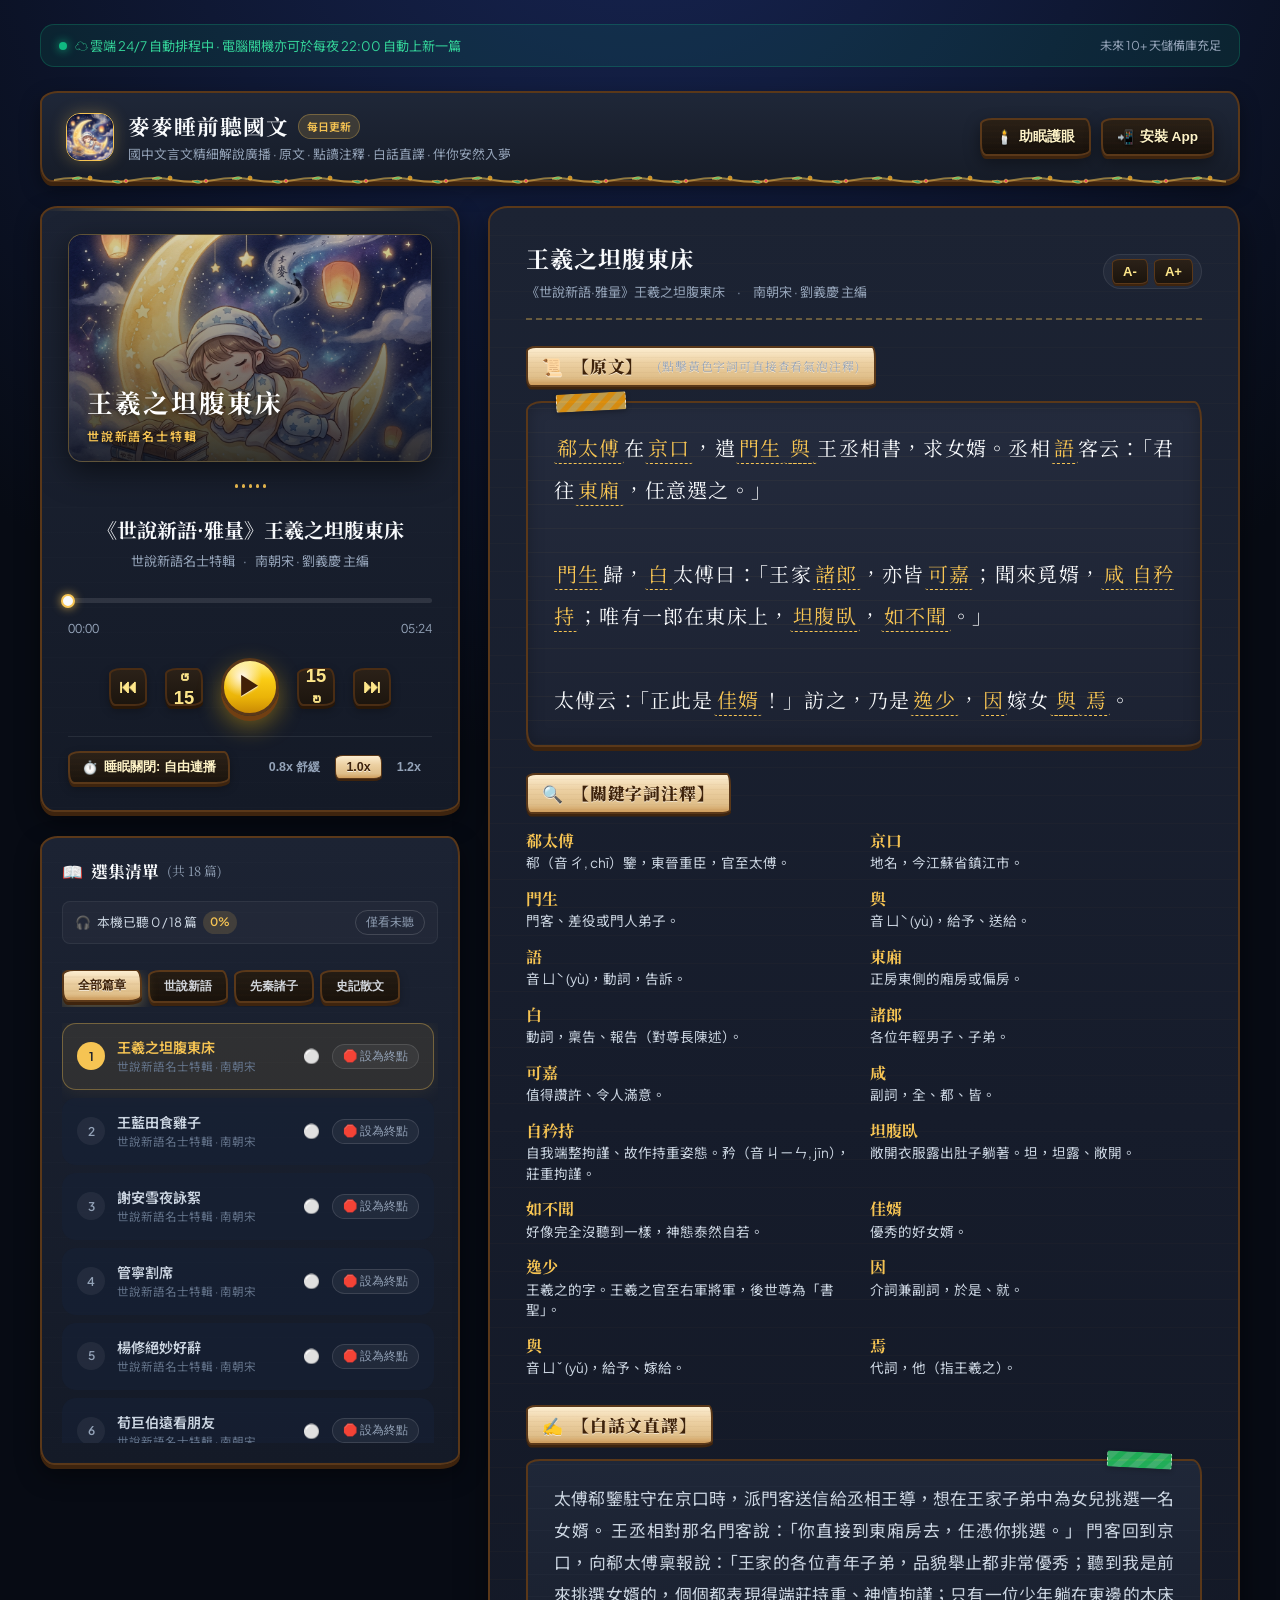
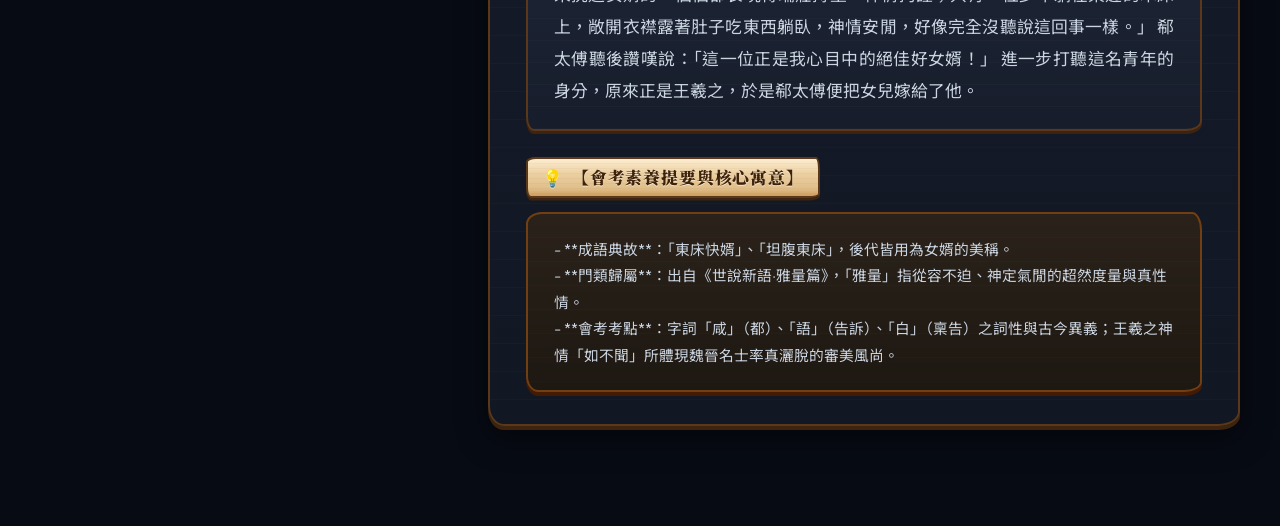
==== commit 697f473c: "✨ [Upgrade] 篇數擴充至18篇、新增裝置已聽進度追蹤、自動定位下一篇未聽、儲備未來15篇優質會考古文" ====
--- a/docs/index.html
+++ b/docs/index.html
@@ -229,6 +229,18 @@
             </h3>
           </div>
 
+          <!-- 裝置收聽進度與已聽篩選 (自動記住裝置收聽進度) -->
+          <div class="listening-tracker-box" id="listeningTrackerBox">
+            <div class="listening-stat-info">
+              <span>🎧</span>
+              <span id="listeningStatText">本機已聽 0 / 18 篇</span>
+              <span class="listening-progress-pill" id="listeningProgressPercent">0%</span>
+            </div>
+            <button class="filter-unread-toggle" id="btnFilterUnreadToggle" title="切換只顯示尚未聽過的篇章">
+              <span>僅看未聽</span>
+            </button>
+          </div>
+
           <!-- 分類標籤切換 -->
           <div class="category-tabs" id="categoryTabs">
             <button class="cat-tab active" data-category="ALL">全部篇章</button>
--- a/docs/styles.css
+++ b/docs/styles.css
@@ -1598,6 +1598,171 @@
   pointer-events: none;
 }
 
+
+/* ========================================================
+   📜 麥麥筆記卡通手帳紙張與便簽卡片風格 (Miley Notes Paper & Notepad Style)
+   ======================================================== */
+
+/* 1. 閱讀區主容器：像一本手繪手帳本頁 (Stationery Notebook Page) */
+.reading-card {
+  background: 
+    repeating-linear-gradient(180deg, transparent 0px, transparent 27px, rgba(246, 196, 83, 0.04) 28px),
+    linear-gradient(180deg, #1c2333 0%, #161c2b 50%, #121724 100%) !important;
+  border: 2.5px solid #5a3819 !important;
+  border-radius: 20px 14px 22px 16px / 16px 22px 14px 20px !important;
+  box-shadow: 
+    0 4px 0 #3e240e,
+    0 12px 30px rgba(0, 0, 0, 0.5) !important;
+  position: relative;
+}
+
+/* 頂部閱讀工具列：手繪手帳分割線 */
+.reading-toolbar {
+  border-bottom: 2px dashed rgba(246, 196, 83, 0.35) !important;
+  padding-bottom: 16px !important;
+}
+.reading-toolbar::after {
+  display: none !important; /* 移除重複生硬的分隔條 */
+}
+
+/* 分區標籤：卡通手帳小印章貼紙 */
+.section-label {
+  border-bottom: none !important;
+  padding: 5px 14px !important;
+  background: 
+    repeating-linear-gradient(180deg, transparent 0px, transparent 4px, rgba(110, 68, 28, 0.08) 5px),
+    linear-gradient(180deg, #fcedd0 0%, #ecd0a2 40%, #dfbe89 80%, #cf9d5d 100%) !important;
+  color: #3e220a !important;
+  border: 2px solid #5a3819 !important;
+  border-radius: 10px 4px 12px 5px / 5px 12px 4px 10px !important;
+  box-shadow: 0 2.5px 0 #3e240e !important;
+  font-weight: 900 !important;
+  letter-spacing: 0.05em !important;
+  text-shadow: 0 1px 0 rgba(255, 255, 255, 0.6) !important;
+}
+.section-label::after {
+  display: none !important;
+}
+
+/* 2. 【原文】區塊：暖黃羊皮紙手繪方格手帳卡片 (Warm Parchment Note Box) */
+.original-box {
+  background: 
+    repeating-linear-gradient(0deg, rgba(246, 196, 83, 0.04) 0px, rgba(246, 196, 83, 0.04) 1px, transparent 1px, transparent 24px),
+    linear-gradient(180deg, #242b3d 0%, #1c2232 100%) !important;
+  border: 2.5px solid #5a3819 !important;
+  border-left: 2.5px solid #5a3819 !important;
+  border-radius: 16px 8px 18px 10px / 10px 18px 8px 16px !important;
+  box-shadow: 
+    0 4px 0 #3e240e,
+    inset 0 0 16px rgba(0, 0, 0, 0.25) !important;
+  padding: 24px 26px !important;
+  position: relative;
+}
+
+/* 原文卡片左上角紙膠帶裝飾 (Cute Washi Tape Accent) */
+.original-box::before {
+  content: '';
+  position: absolute;
+  top: -10px;
+  left: 28px;
+  width: 70px;
+  height: 18px;
+  background: repeating-linear-gradient(
+    -45deg,
+    rgba(246, 196, 83, 0.75),
+    rgba(246, 196, 83, 0.75) 6px,
+    rgba(245, 158, 11, 0.85) 6px,
+    rgba(245, 158, 11, 0.85) 12px
+  );
+  border-left: 1.5px dashed rgba(255, 255, 255, 0.7);
+  border-right: 1.5px dashed rgba(255, 255, 255, 0.7);
+  box-shadow: 0 2px 5px rgba(0, 0, 0, 0.25);
+  transform: rotate(-3deg);
+  border-radius: 2px;
+  pointer-events: none;
+}
+
+/* 3. 【白話文直譯】區塊：清爽米白卡通便簽紙 (Parchment Paper Memo Box) */
+.translation-box {
+  background: 
+    repeating-linear-gradient(0deg, rgba(255, 255, 255, 0.02) 0px, rgba(255, 255, 255, 0.02) 1px, transparent 1px, transparent 22px),
+    linear-gradient(180deg, #1f2738 0%, #171d2b 100%) !important;
+  border: 2px solid #5a3819 !important;
+  border-radius: 14px 10px 16px 8px / 8px 16px 10px 14px !important;
+  box-shadow: 0 3px 0 #3e240e !important;
+  padding: 22px 26px !important;
+  position: relative;
+}
+
+/* 白話文右上角紙膠帶裝飾 */
+.translation-box::before {
+  content: '';
+  position: absolute;
+  top: -9px;
+  right: 28px;
+  width: 65px;
+  height: 16px;
+  background: repeating-linear-gradient(
+    -45deg,
+    rgba(74, 222, 128, 0.75),
+    rgba(74, 222, 128, 0.75) 6px,
+    rgba(34, 197, 94, 0.85) 6px,
+    rgba(34, 197, 94, 0.85) 12px
+  );
+  border-left: 1.5px dashed rgba(255, 255, 255, 0.7);
+  border-right: 1.5px dashed rgba(255, 255, 255, 0.7);
+  box-shadow: 0 2px 5px rgba(0, 0, 0, 0.2);
+  transform: rotate(3deg);
+  border-radius: 2px;
+  pointer-events: none;
+}
+
+/* 4. 【字詞注釋】小卡片：手切便簽隨身小卡 (Flashcards) */
+.vocab-card {
+  background: linear-gradient(180deg, #222a3a 0%, #19202e 100%) !important;
+  border: 2px solid #5a3819 !important;
+  border-radius: 12px 6px 14px 6px / 6px 14px 6px 12px !important;
+  box-shadow: 0 3px 0 #3e240e !important;
+  transition: all 0.22s cubic-bezier(0.34, 1.56, 0.64, 1) !important;
+}
+.vocab-card:hover {
+  transform: translateY(-3px) scale(1.02) !important;
+  border-color: #f6c453 !important;
+  box-shadow: 0 5px 0 #3e240e, 0 8px 18px rgba(246, 196, 83, 0.2) !important;
+}
+
+/* 5. 【會考素養提要】區塊：暖橙色重點便簽本 (Orange Highlight Memo) */
+.exam-points-box {
+  background: 
+    repeating-linear-gradient(180deg, transparent 0px, transparent 23px, rgba(245, 158, 11, 0.05) 24px),
+    linear-gradient(180deg, #2a221a 0%, #1e1812 100%) !important;
+  border: 2.5px solid #713f12 !important;
+  border-radius: 16px 10px 18px 12px / 12px 18px 10px 16px !important;
+  box-shadow: 0 4px 0 #451a03 !important;
+  padding: 22px 26px !important;
+  position: relative;
+}
+
+/* 6. 播放器卡片與選集卡片：手繪質感外框 */
+.player-card,
+.playlist-card {
+  border: 2.5px solid #5a3819 !important;
+  border-radius: 18px 12px 20px 14px / 14px 20px 12px 18px !important;
+  box-shadow: 0 4px 0 #3e240e, 0 10px 24px rgba(0, 0, 0, 0.45) !important;
+  background: 
+    repeating-linear-gradient(180deg, transparent 0px, transparent 24px, rgba(255, 255, 255, 0.015) 25px),
+    linear-gradient(180deg, #1c2333 0%, #141a27 100%) !important;
+}
+
+/* 頂部 Header 外框同步卡通化 */
+.header-bar {
+  border: 2.5px solid #5a3819 !important;
+  border-radius: 18px 12px 18px 12px / 12px 18px 12px 18px !important;
+  box-shadow: 0 4px 0 #3e240e, 0 8px 20px rgba(0, 0, 0, 0.4) !important;
+  background: linear-gradient(180deg, #1f2738 0%, #161c28 100%) !important;
+}
+
+
 /* ========================================================
    🪵 麥麥筆記溫暖手繪卡通立體按鍵風格 (Miley Notes Cartoon Style Buttons)
    ======================================================== */
@@ -1991,3 +2156,135 @@
     display: none !important;
   }
 }
+
+/* ==========================================================================
+   收聽進度條與已聽標記 (Listening Progress & History Tracker)
+   ========================================================================== */
+.listening-tracker-box {
+  display: flex;
+  align-items: center;
+  justify-content: space-between;
+  padding: 8px 12px;
+  background: rgba(255, 255, 255, 0.03);
+  border: 1px solid rgba(255, 255, 255, 0.06);
+  border-radius: var(--radius-sm);
+  margin-bottom: 10px;
+  font-size: 0.8rem;
+}
+
+.listening-stat-info {
+  display: flex;
+  align-items: center;
+  gap: 6px;
+  color: var(--text-secondary);
+}
+
+.listening-progress-pill {
+  font-size: 0.72rem;
+  padding: 2px 7px;
+  background: rgba(246, 196, 83, 0.15);
+  color: var(--accent-gold);
+  border-radius: 9999px;
+  font-weight: 600;
+}
+
+.filter-unread-toggle {
+  background: transparent;
+  border: 1px solid rgba(255, 255, 255, 0.15);
+  color: var(--text-muted);
+  border-radius: 9999px;
+  padding: 3px 10px;
+  font-size: 0.75rem;
+  cursor: pointer;
+  transition: var(--transition-smooth);
+  display: flex;
+  align-items: center;
+  gap: 4px;
+}
+
+.filter-unread-toggle:hover {
+  border-color: var(--accent-gold);
+  color: var(--text-secondary);
+}
+
+.filter-unread-toggle.active {
+  background: rgba(16, 185, 129, 0.2);
+  border-color: #34d399;
+  color: #34d399;
+  font-weight: 600;
+}
+
+/* 徽章標籤體系 */
+.badge-tag {
+  display: inline-flex;
+  align-items: center;
+  font-size: 0.65rem;
+  line-height: 1;
+  padding: 2px 6px;
+  border-radius: 9999px;
+  font-weight: 500;
+  vertical-align: middle;
+  margin-left: 5px;
+}
+
+.badge-tag.tag-today {
+  background: rgba(16, 185, 129, 0.18);
+  color: #34d399;
+  border: 1px solid rgba(16, 185, 129, 0.4);
+  box-shadow: 0 0 8px rgba(16, 185, 129, 0.2);
+}
+
+.badge-tag.tag-latest {
+  background: rgba(246, 196, 83, 0.15);
+  color: var(--accent-gold);
+  border: 1px solid rgba(246, 196, 83, 0.35);
+}
+
+.badge-tag.tag-listened {
+  background: rgba(255, 255, 255, 0.06);
+  color: #94a3b8;
+  border: 1px solid rgba(255, 255, 255, 0.1);
+}
+
+/* 已聽過的篇章樣式（保持顯示，色彩溫和、低干擾） */
+.playlist-item.is-listened {
+  opacity: 0.85;
+}
+
+.playlist-item.is-listened .item-badge {
+  background: rgba(16, 185, 129, 0.12);
+  color: #34d399;
+}
+
+.playlist-item.is-listened:hover {
+  opacity: 1;
+}
+
+.playlist-item.active.is-listened {
+  opacity: 1;
+}
+
+/* 標記已聽按鈕 */
+.btn-toggle-listened {
+  background: transparent;
+  border: none;
+  font-size: 0.85rem;
+  color: var(--text-dark);
+  cursor: pointer;
+  padding: 4px;
+  border-radius: 4px;
+  transition: var(--transition-smooth);
+  display: flex;
+  align-items: center;
+  justify-content: center;
+}
+
+.btn-toggle-listened:hover {
+  color: #34d399;
+  transform: scale(1.15);
+}
+
+.btn-toggle-listened.is-done {
+  color: #34d399;
+}
+
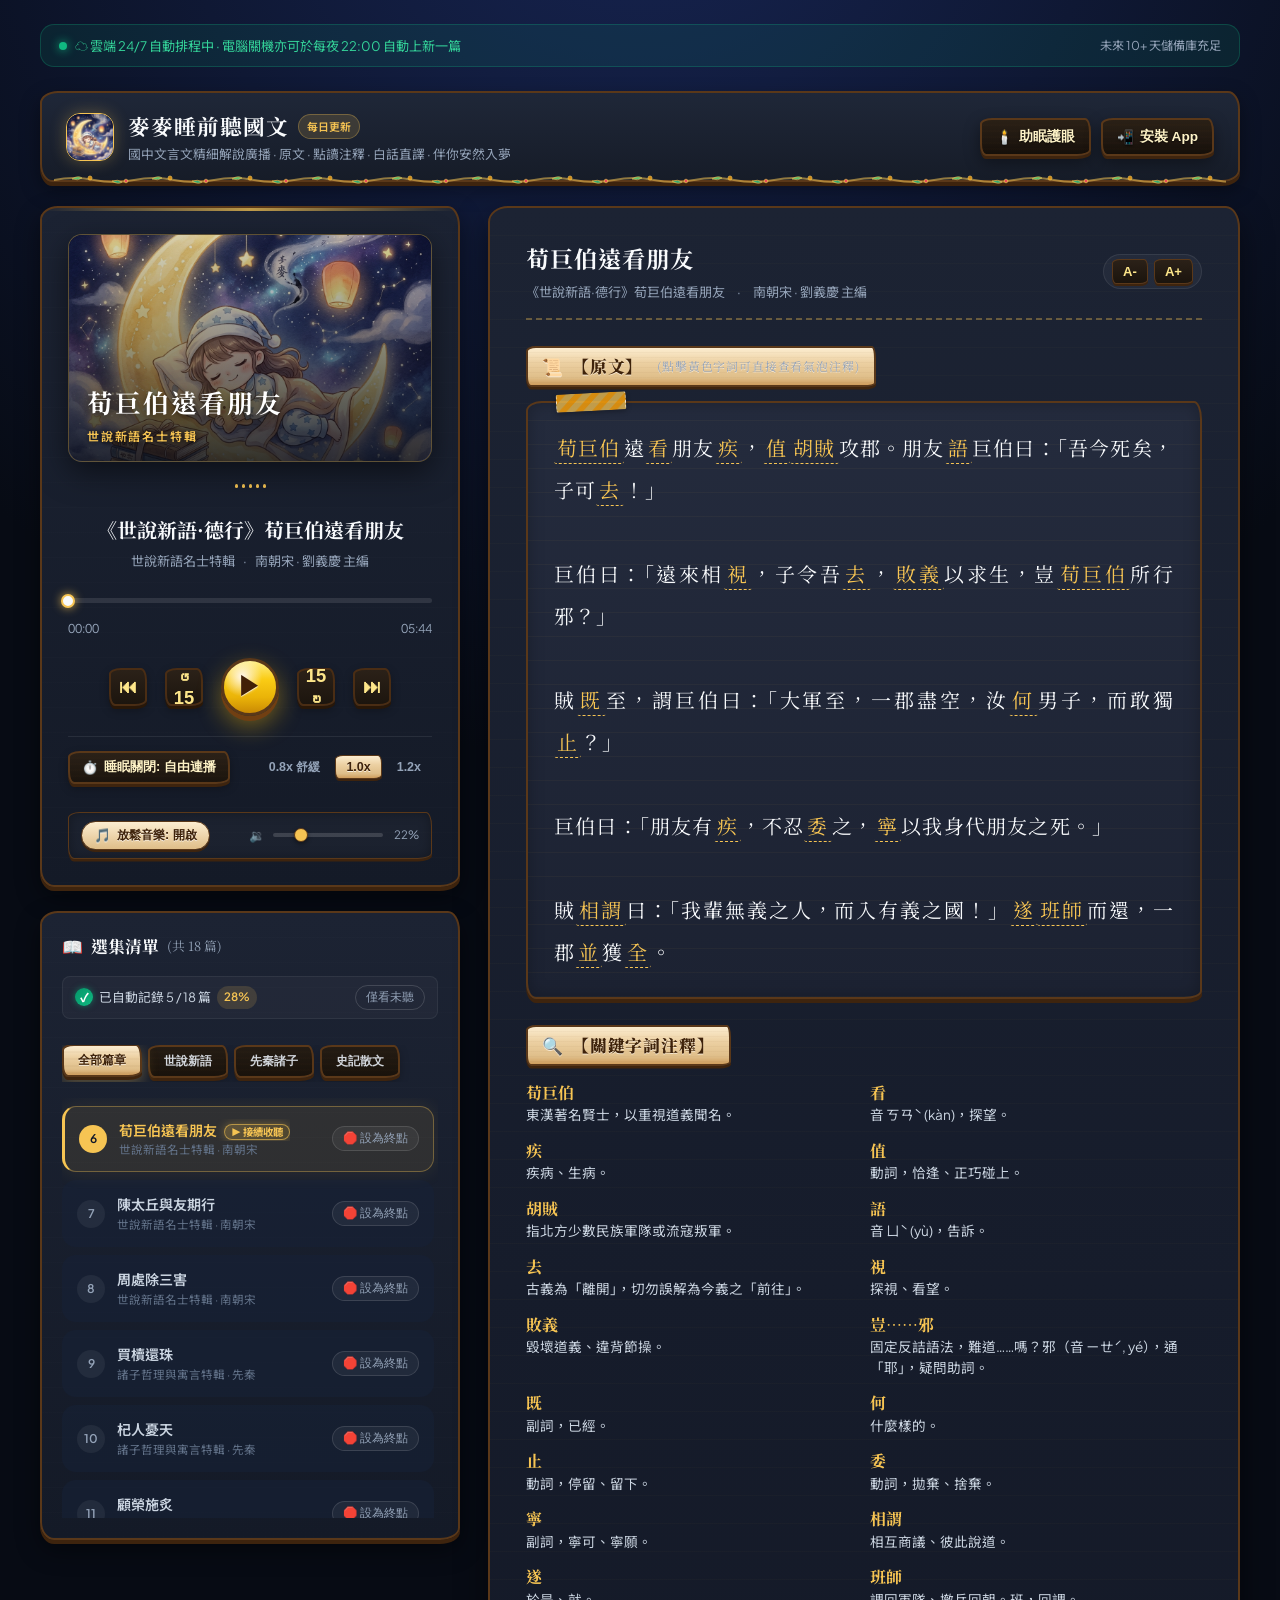
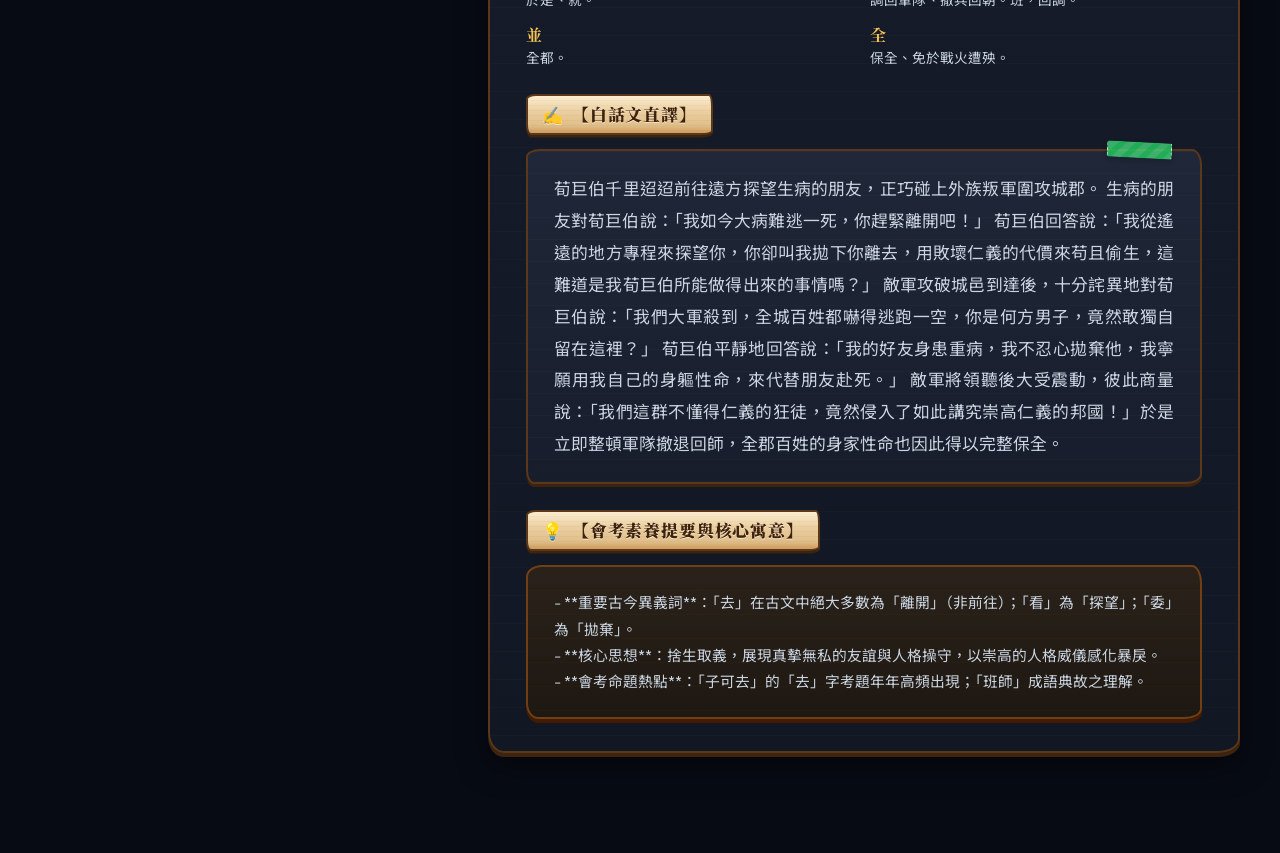
==== commit 85539b8e: "✨ [Feature] 內建睡前放鬆古典背景音樂(BGM)、全面改為播畢自動打勾記錄、自動從已打勾下一篇接續聽" ====
--- a/docs/index.html
+++ b/docs/index.html
@@ -211,6 +211,19 @@
             </div>
           </div>
 
+          <!-- 睡前放鬆背景音樂控制列 (獨立音軌、柔和底襯、伴隨解說) -->
+          <div class="bgm-control-bar" id="bgmControlBar">
+            <button class="bgm-chip active" id="btnToggleBgm" title="開啟或關閉睡前放鬆背景音樂">
+              <span class="bgm-icon">🎵</span>
+              <span id="bgmBadgeText">放鬆音樂: 開啟</span>
+            </button>
+            <div class="bgm-slider-wrap" title="滑動調節背景音樂音量">
+              <span class="bgm-vol-icon">🔉</span>
+              <input type="range" id="bgmVolRange" class="bgm-vol-range" min="0" max="100" value="22" step="2" />
+              <span id="bgmVolPercent" class="bgm-vol-percent">22%</span>
+            </div>
+          </div>
+
           <!-- 手機版快速查看選集按鈕 -->
           <button class="btn-mobile-jump-playlist" id="btnMobileJumpPlaylist" title="查看全部篇章選集">
             <span>📖</span>
@@ -229,11 +242,11 @@
             </h3>
           </div>
 
-          <!-- 裝置收聽進度與已聽篩選 (自動記住裝置收聽進度) -->
+          <!-- 裝置收聽進度與已聽篩選 (播放完畢自動打勾記錄，免手動操作) -->
           <div class="listening-tracker-box" id="listeningTrackerBox">
             <div class="listening-stat-info">
-              <span>🎧</span>
-              <span id="listeningStatText">本機已聽 0 / 18 篇</span>
+              <span class="stat-check-badge">✓</span>
+              <span id="listeningStatText">已自動記錄 0 / 18 篇</span>
               <span class="listening-progress-pill" id="listeningProgressPercent">0%</span>
             </div>
             <button class="filter-unread-toggle" id="btnFilterUnreadToggle" title="切換只顯示尚未聽過的篇章">
@@ -426,6 +439,9 @@
   <!-- 音訊實例 (Audio Engine: playsinline 支援手機鎖定螢幕與背景播放) -->
   <audio id="audioEngine" playsinline webkit-playsinline preload="auto"></audio>
 
+  <!-- 放鬆背景音樂實例 (Ambient Sleep Music: 獨立音軌、柔和底襯、無縫循環) -->
+  <audio id="bgmAudio" playsinline webkit-playsinline loop preload="auto" src="audio/bgm_sleep_relax.m4a"></audio>
+
   <!-- 應用程式邏輯腳本 -->
   <script src="app.js"></script>
 
--- a/docs/styles.css
+++ b/docs/styles.css
@@ -564,6 +564,8 @@
   display: flex;
   align-items: center;
   justify-content: space-between;
+  flex-wrap: wrap;
+  gap: 10px 8px;
   padding-top: 14px;
   border-top: 1px solid var(--border-glass);
 }
@@ -579,6 +581,9 @@
   font-size: 0.8rem;
   color: var(--text-secondary);
   cursor: pointer;
+  white-space: nowrap;
+  word-break: keep-all;
+  flex-shrink: 0;
   transition: var(--transition-smooth);
 }
 
@@ -600,6 +605,8 @@
   display: flex;
   align-items: center;
   gap: 4px;
+  flex-shrink: 0;
+  white-space: nowrap;
 }
 
 .speed-btn {
@@ -610,6 +617,8 @@
   padding: 4px 8px;
   border-radius: var(--radius-sm);
   cursor: pointer;
+  white-space: nowrap;
+  word-break: keep-all;
   transition: var(--transition-smooth);
 }
 
@@ -1863,6 +1872,8 @@
   font-weight: 800 !important;
   box-shadow: 0 3px 0 #3e240e, 0 4px 10px rgba(0, 0, 0, 0.3) !important;
   transition: all 0.22s cubic-bezier(0.34, 1.56, 0.64, 1) !important;
+  white-space: nowrap !important;
+  word-break: keep-all !important;
 }
 .timer-chip:hover {
   transform: translateY(-2px) !important;
@@ -1886,6 +1897,8 @@
   font-weight: 800 !important;
   padding: 4px 10px !important;
   transition: all 0.2s cubic-bezier(0.34, 1.56, 0.64, 1) !important;
+  white-space: nowrap !important;
+  word-break: keep-all !important;
 }
 .speed-btn:hover {
   border-color: rgba(246, 196, 83, 0.4) !important;
@@ -2246,14 +2259,25 @@
   border: 1px solid rgba(255, 255, 255, 0.1);
 }
 
-/* 已聽過的篇章樣式（保持顯示，色彩溫和、低干擾） */
+/* 自動打勾狀態徽章 */
+.stat-check-badge {
+  display: inline-flex;
+  align-items: center;
+  justify-content: center;
+  width: 18px;
+  height: 18px;
+  border-radius: 50%;
+  background: linear-gradient(135deg, #059669, #10b981);
+  color: #ffffff;
+  font-size: 0.75rem;
+  font-weight: 900;
+  box-shadow: 0 0 6px rgba(16, 185, 129, 0.5);
+}
+
+/* 已聽過的篇章樣式（自動打勾，色彩溫和、低干擾） */
 .playlist-item.is-listened {
-  opacity: 0.85;
-}
-
-.playlist-item.is-listened .item-badge {
-  background: rgba(16, 185, 129, 0.12);
-  color: #34d399;
+  opacity: 0.82;
+  background: rgba(16, 185, 129, 0.03);
 }
 
 .playlist-item.is-listened:hover {
@@ -2264,27 +2288,153 @@
   opacity: 1;
 }
 
-/* 標記已聽按鈕 */
-.btn-toggle-listened {
-  background: transparent;
-  border: none;
+.playlist-item.is-listened .item-badge {
+  background: linear-gradient(135deg, #059669, #10b981) !important;
+  color: #ffffff !important;
+  font-weight: 900 !important;
+  box-shadow: 0 0 8px rgba(16, 185, 129, 0.4) !important;
+}
+
+.badge-tag.tag-listened {
+  background: rgba(16, 185, 129, 0.16) !important;
+  color: #34d399 !important;
+  border: 1px solid rgba(16, 185, 129, 0.4) !important;
+  font-weight: 700 !important;
+  box-shadow: 0 0 6px rgba(16, 185, 129, 0.25);
+}
+
+/* 🎵 睡前放鬆背景音樂控制列 (BGM Control Bar) */
+.bgm-control-bar {
+  display: flex;
+  align-items: center;
+  justify-content: space-between;
+  gap: 12px;
+  padding: 8px 12px;
+  background: rgba(255, 255, 255, 0.03);
+  border: 1.5px solid #5a3819;
+  border-radius: 12px 6px 14px 6px / 6px 14px 6px 12px;
+  box-shadow: 0 2.5px 0 #3e240e, inset 0 0 12px rgba(0, 0, 0, 0.3);
+  margin-top: 8px;
+}
+
+.bgm-chip {
+  display: flex;
+  align-items: center;
+  gap: 6px;
+  background: linear-gradient(180deg, #241c14 0%, #18110a 100%);
+  border: 1.5px solid #5a3819;
+  color: #e5e7eb;
+  padding: 5px 12px;
+  border-radius: 9999px;
+  font-size: 0.78rem;
+  font-weight: 800;
+  cursor: pointer;
+  box-shadow: 0 2px 0 #3e240e;
+  transition: all 0.2s cubic-bezier(0.34, 1.56, 0.64, 1);
+  white-space: nowrap;
+}
+
+.bgm-chip:hover {
+  transform: translateY(-1px);
+  border-color: #f6c453;
+  color: #ffffff;
+}
+
+.bgm-chip.active {
+  background: linear-gradient(180deg, #fcedd0 0%, #dfbe89 100%);
+  color: #3e220a;
+  border-color: #5a3819;
+  text-shadow: 0 1px 0 rgba(255, 255, 255, 0.7);
+  box-shadow: 0 2px 0 #3e240e;
+}
+
+.bgm-chip .bgm-icon {
   font-size: 0.85rem;
-  color: var(--text-dark);
+}
+
+.bgm-chip.active .bgm-icon {
+  animation: noteBounce 1.8s infinite ease-in-out;
+}
+
+@keyframes noteBounce {
+  0%, 100% { transform: translateY(0); }
+  50% { transform: translateY(-2px) rotate(4deg); }
+}
+
+.bgm-slider-wrap {
+  display: flex;
+  align-items: center;
+  gap: 8px;
+  flex: 1;
+  max-width: 170px;
+}
+
+.bgm-vol-icon {
+  font-size: 0.8rem;
+  opacity: 0.7;
+}
+
+.bgm-vol-range {
+  -webkit-appearance: none;
+  width: 100%;
+  height: 4px;
+  background: rgba(255, 255, 255, 0.15);
+  border-radius: 2px;
+  outline: none;
+}
+
+.bgm-vol-range::-webkit-slider-thumb {
+  -webkit-appearance: none;
+  width: 14px;
+  height: 14px;
+  border-radius: 50%;
+  background: var(--accent-gold);
+  border: 1.5px solid #5a3819;
+  box-shadow: 0 2px 4px rgba(0, 0, 0, 0.4);
   cursor: pointer;
-  padding: 4px;
-  border-radius: 4px;
-  transition: var(--transition-smooth);
-  display: flex;
-  align-items: center;
-  justify-content: center;
-}
-
-.btn-toggle-listened:hover {
-  color: #34d399;
-  transform: scale(1.15);
-}
-
-.btn-toggle-listened.is-done {
-  color: #34d399;
-}
-
+  transition: transform 0.15s ease;
+}
+
+.bgm-vol-range::-webkit-slider-thumb:hover {
+  transform: scale(1.25);
+}
+
+.bgm-vol-percent {
+  font-size: 0.72rem;
+  color: var(--text-muted);
+  min-width: 28px;
+  text-align: right;
+  font-variant-numeric: tabular-nums;
+}
+
+/* 接續收聽 / 今日推薦起始篇標記 */
+.badge-tag.tag-next-up {
+  background: linear-gradient(135deg, rgba(246, 196, 83, 0.25), rgba(251, 191, 36, 0.15));
+  color: var(--accent-gold);
+  border: 1px solid rgba(246, 196, 83, 0.6);
+  box-shadow: 0 0 10px rgba(246, 196, 83, 0.35);
+  font-weight: 700;
+  animation: pulseNextBadge 2s infinite ease-in-out;
+}
+
+@keyframes pulseNextBadge {
+  0%, 100% {
+    box-shadow: 0 0 6px rgba(246, 196, 83, 0.3);
+    transform: scale(1);
+  }
+  50% {
+    box-shadow: 0 0 14px rgba(246, 196, 83, 0.6);
+    transform: scale(1.03);
+  }
+}
+
+.playlist-item.is-next-up {
+  position: relative;
+  border-left: 3px solid var(--accent-gold);
+}
+
+.playlist-item {
+  scroll-margin-top: 12px;
+  scroll-margin-bottom: 12px;
+}
+
